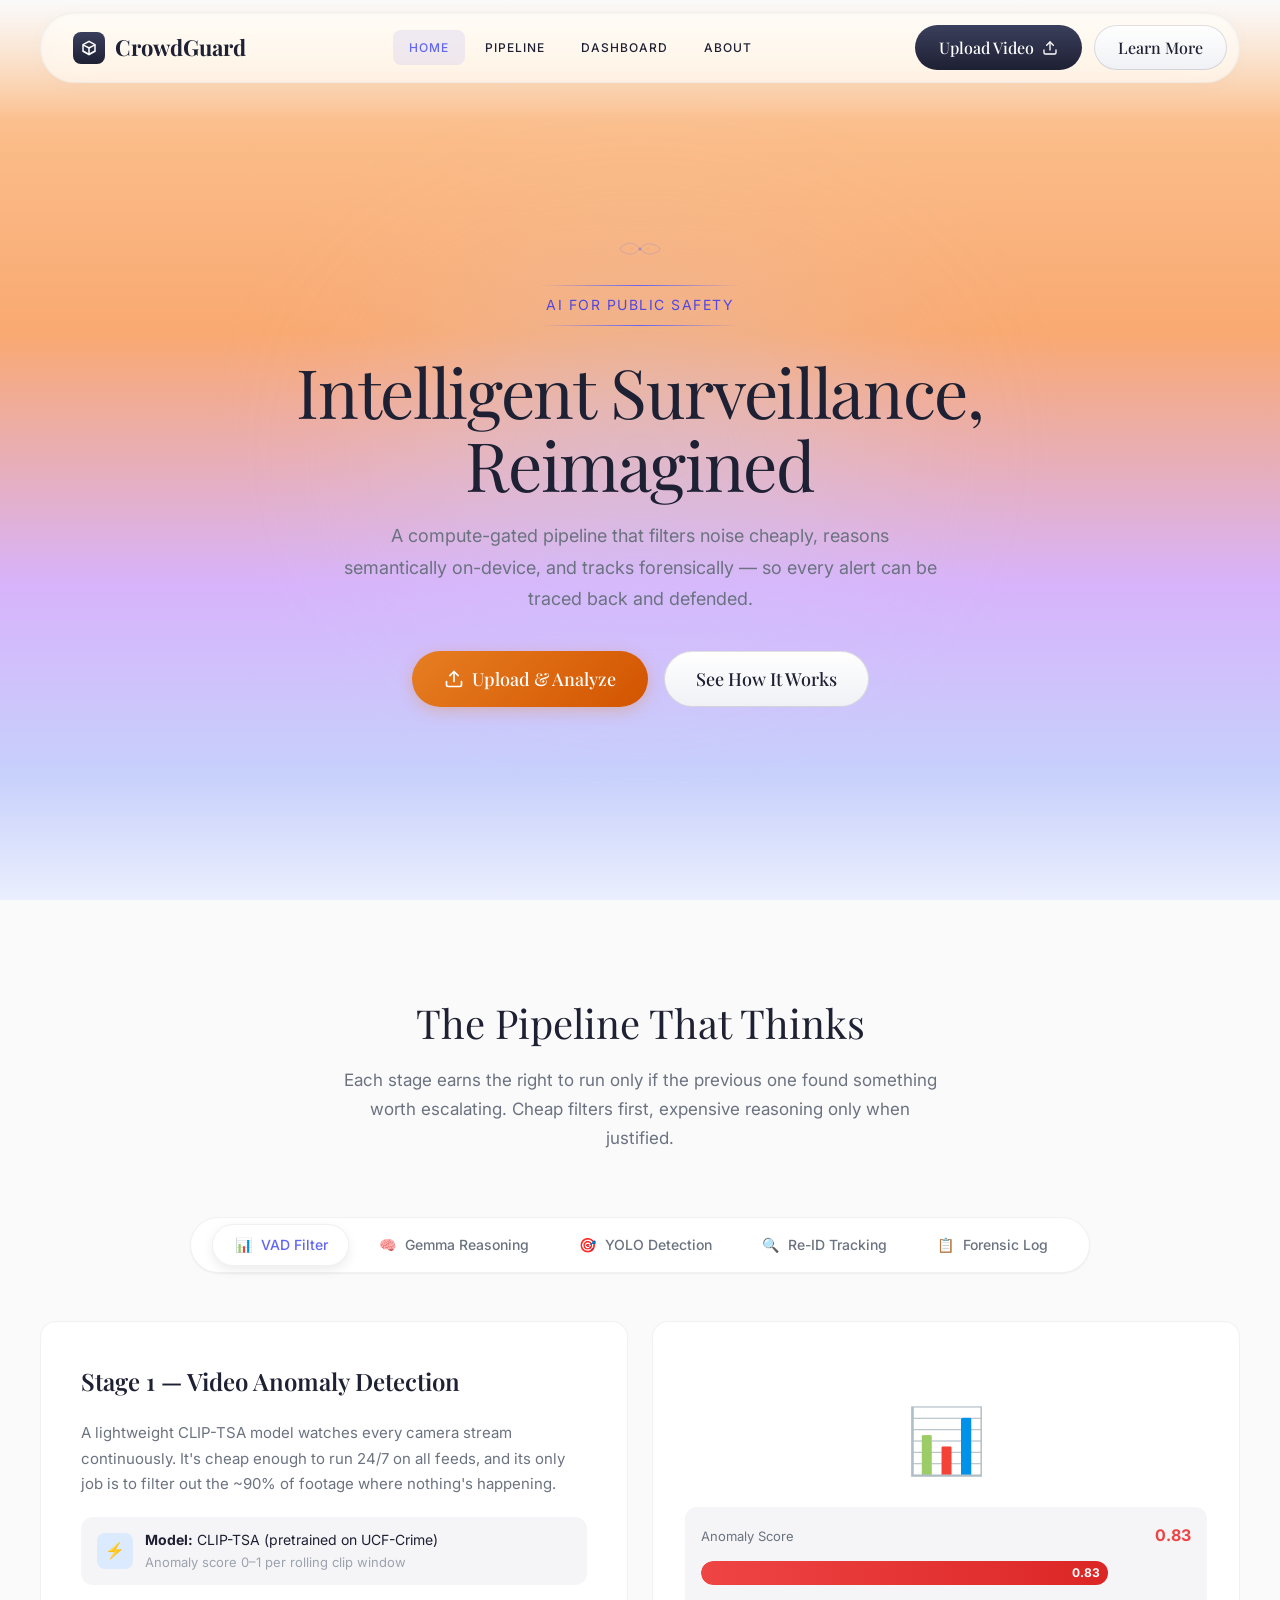
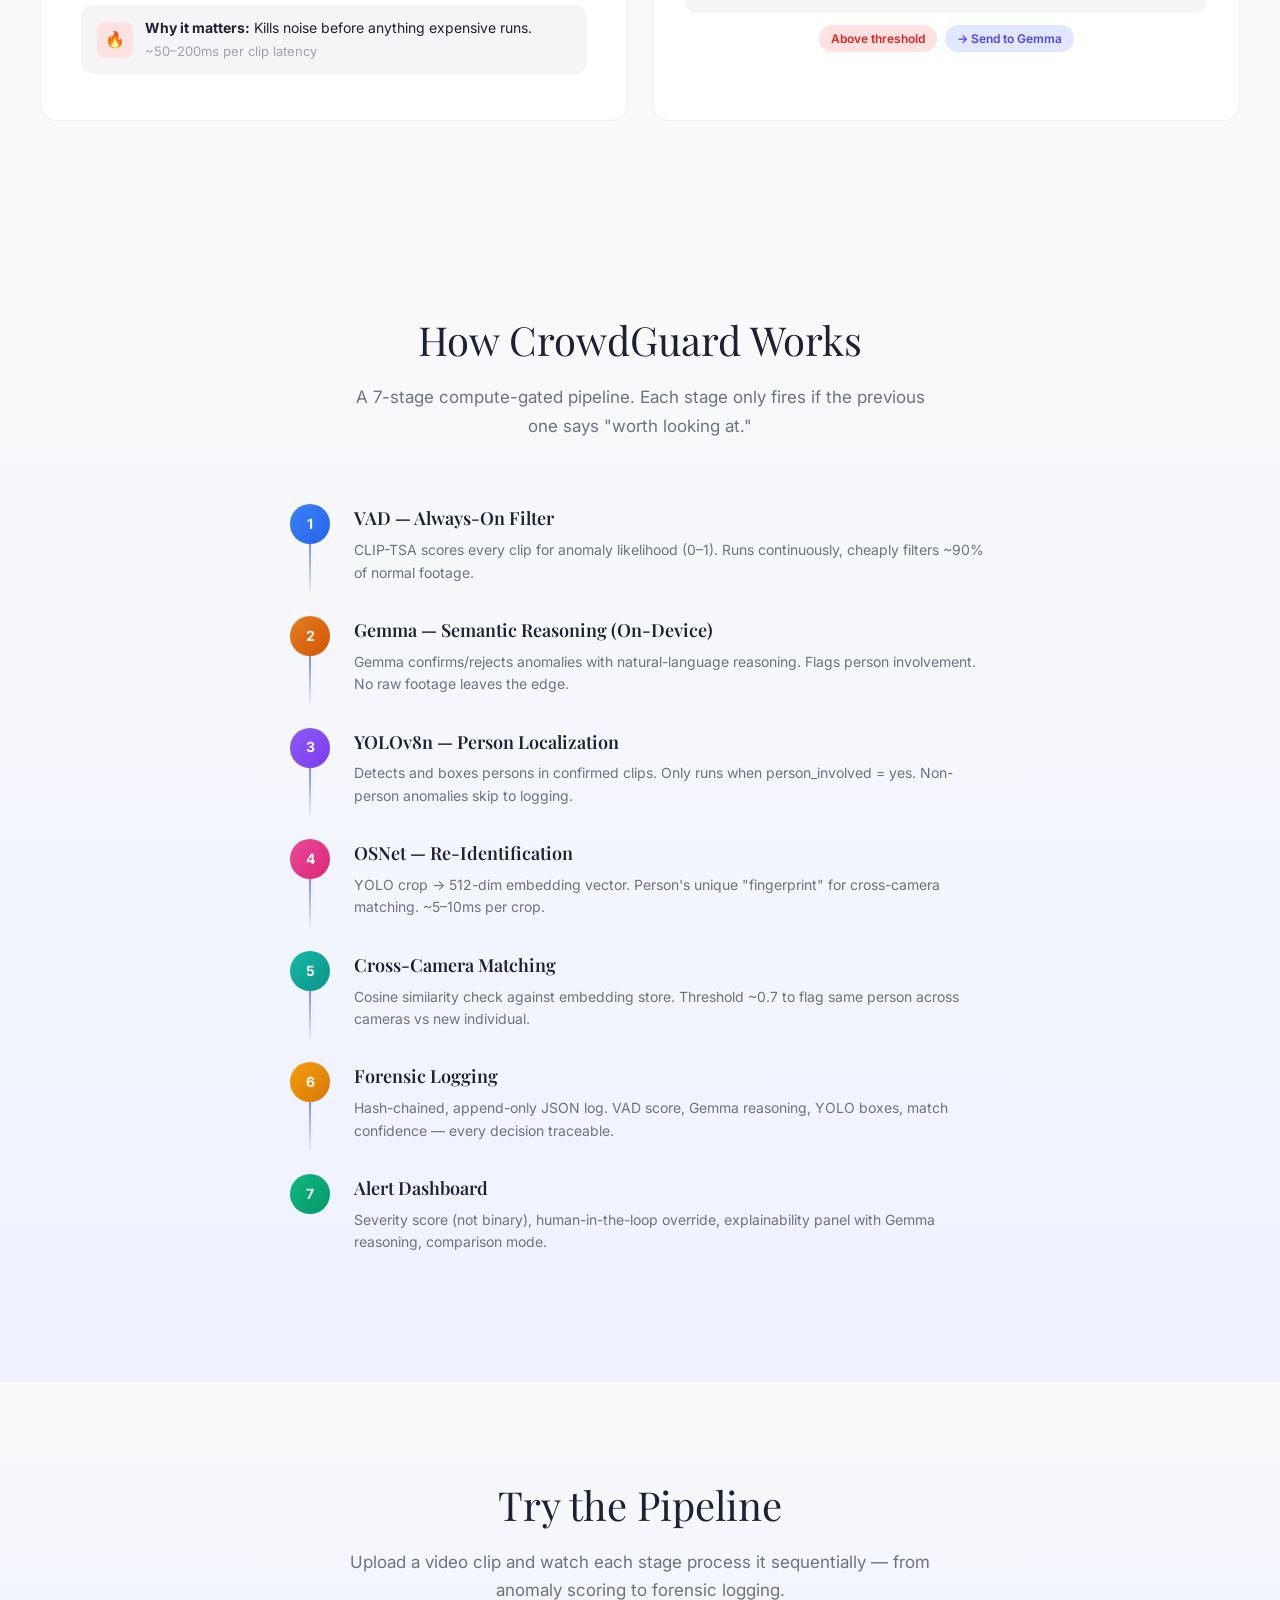
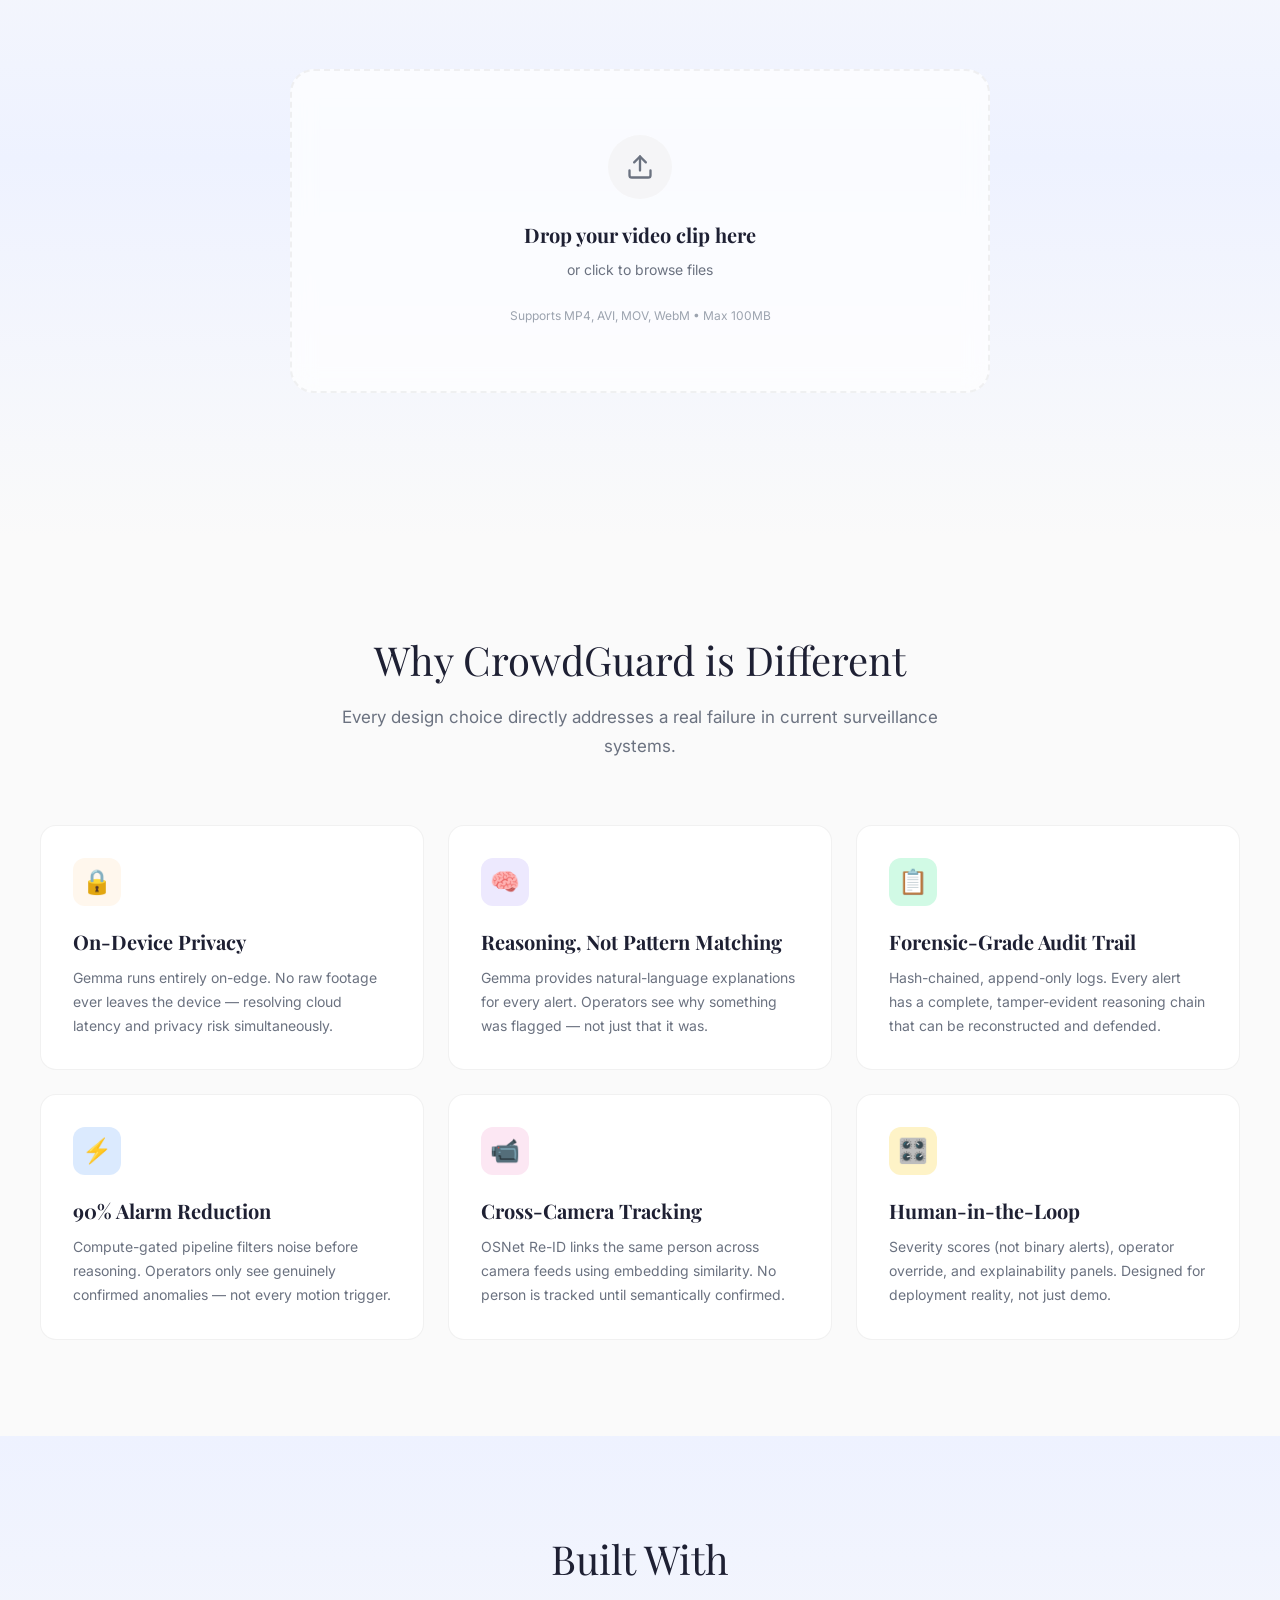
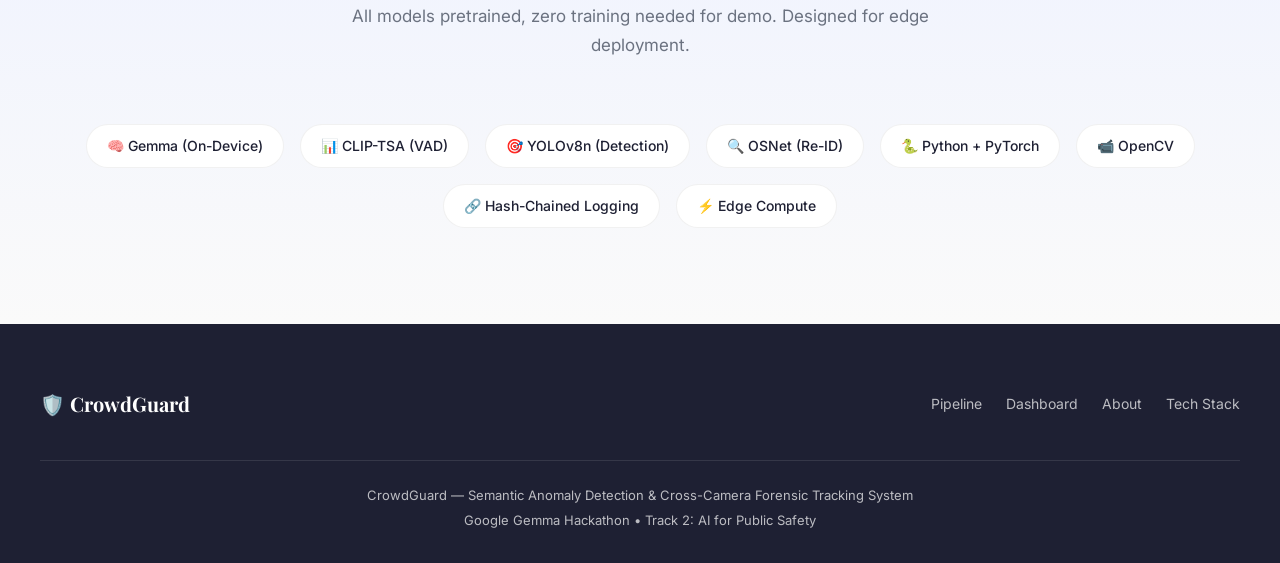
==== frontend/index.html @ a183c769 "Add frontend dashboard with pipeline visualization and assets" ====
<!DOCTYPE html>
<html lang="en">
<head>
  <meta charset="UTF-8">
  <meta name="viewport" content="width=device-width, initial-scale=1.0">
  <title>CrowdGuard — Semantic Anomaly Detection & Cross-Camera Forensic Tracking</title>
  <meta name="description" content="CrowdGuard: A compute-gated pipeline for intelligent surveillance. Filter cheaply with VAD, reason semantically with Gemma, track forensically with YOLO + Re-ID. All on-device.">

  <!-- Open Graph -->
  <meta property="og:type" content="website">
  <meta property="og:title" content="CrowdGuard — Intelligent Surveillance, Reimagined">
  <meta property="og:description" content="Semantic anomaly detection with forensic-grade traceability. Powered by Gemma on-device.">

  <!-- Fonts & Styles -->
  <link rel="stylesheet" href="styles.css">
  <link rel="icon" type="image/svg+xml" href="data:image/svg+xml,<svg xmlns='http://www.w3.org/2000/svg' viewBox='0 0 100 100'><text y='.9em' font-size='90'>🛡️</text></svg>">
</head>
<body>

  <!-- ===== NAVIGATION ===== -->
  <div class="nav-wrapper" id="nav-wrapper">
    <nav class="navbar" id="navbar">
      <a href="#hero" class="nav-brand">
        <div class="brand-icon">
          <svg viewBox="0 0 24 24" xmlns="http://www.w3.org/2000/svg">
            <path d="M12 2L3 7v10l9 5 9-5V7l-9-5zm0 2.18L18.39 7.5 12 10.82 5.61 7.5 12 4.18zM5 9.18l6 3.33v6.31l-6-3.33V9.18zm8 9.64v-6.31l6-3.33v6.31l-6 3.33z"/>
          </svg>
        </div>
        CrowdGuard
      </a>

      <div class="nav-links" id="nav-links">
        <a href="#hero" class="active">Home</a>
        <a href="#features">Pipeline</a>
        <a href="#dashboard">Dashboard</a>
        <a href="#differentiators">About</a>
      </div>

      <div class="nav-actions">
        <a href="#dashboard">
          <button class="btn btn-primary" id="nav-upload-btn">
            <span>Upload Video</span>
            <svg width="16" height="16" viewBox="0 0 24 24" fill="none" stroke="currentColor" stroke-width="2" stroke-linecap="round" stroke-linejoin="round"><path d="M21 15v4a2 2 0 0 1-2 2H5a2 2 0 0 1-2-2v-4"/><polyline points="17 8 12 3 7 8"/><line x1="12" y1="3" x2="12" y2="15"/></svg>
          </button>
        </a>
        <button class="btn btn-secondary" onclick="document.getElementById('differentiators').scrollIntoView({behavior:'smooth'})">
          <span>Learn More</span>
        </button>
      </div>

      <button class="nav-mobile-toggle" id="mobile-toggle" aria-label="Toggle menu">
        <span></span>
        <span></span>
        <span></span>
      </button>
    </nav>
  </div>


  <!-- ===== HERO SECTION ===== -->
  <section class="hero" id="hero">
    <div class="hero-gradient"></div>
    <div class="hero-glow"></div>
    <div class="hero-top-fade"></div>

    <div class="hero-content">
      <!-- Decorative motif like Sarvam -->
      <svg class="hero-motif" viewBox="0 0 120 40" fill="none" xmlns="http://www.w3.org/2000/svg">
        <path d="M60 20c-8-12-20-16-30-14S10 16 10 20s10 10 20 12 22-2 30-14c8 12 20 16 30 14S110 24 110 20s-10-10-20-12S68 8 60 20z" stroke="#6366F1" stroke-width="1.5" fill="none" opacity="0.5"/>
        <circle cx="60" cy="20" r="4" fill="#6366F1" opacity="0.6"/>
        <circle cx="40" cy="18" r="2" fill="#E67E22" opacity="0.5"/>
        <circle cx="80" cy="18" r="2" fill="#E67E22" opacity="0.5"/>
      </svg>

      <div class="hero-tagline-bar"></div>
      <p class="hero-tagline">AI for Public Safety</p>
      <div class="hero-tagline-bar-bottom"></div>

      <h1>Intelligent Surveillance, Reimagined</h1>

      <p class="hero-subtitle">
        A compute-gated pipeline that filters noise cheaply, reasons semantically on-device, 
        and tracks forensically — so every alert can be traced back and defended.
      </p>

      <div class="hero-actions">
        <button class="btn btn-accent btn-lg" onclick="document.getElementById('dashboard').scrollIntoView({behavior:'smooth'})">
          <svg width="20" height="20" viewBox="0 0 24 24" fill="none" stroke="currentColor" stroke-width="2" stroke-linecap="round" stroke-linejoin="round"><path d="M21 15v4a2 2 0 0 1-2 2H5a2 2 0 0 1-2-2v-4"/><polyline points="17 8 12 3 7 8"/><line x1="12" y1="3" x2="12" y2="15"/></svg>
          Upload & Analyze
        </button>
        <button class="btn btn-secondary btn-lg" onclick="document.getElementById('how-it-works').scrollIntoView({behavior:'smooth'})">
          See How It Works
        </button>
      </div>
    </div>
  </section>


  <!-- ===== FEATURES / PIPELINE TABS ===== -->
  <section class="section features-section" id="features">
    <div class="section-inner" data-reveal>
      <div class="section-header">
        <h2>The Pipeline That Thinks</h2>
        <p>Each stage earns the right to run only if the previous one found something worth escalating. Cheap filters first, expensive reasoning only when justified.</p>
      </div>

      <!-- Tabs like Sarvam's product tabs -->
      <div class="pipeline-tabs" id="pipeline-tabs">
        <button class="pipeline-tab active" data-tab="vad">
          <span class="tab-icon">📊</span>
          VAD Filter
        </button>
        <button class="pipeline-tab" data-tab="gemma">
          <span class="tab-icon">🧠</span>
          Gemma Reasoning
        </button>
        <button class="pipeline-tab" data-tab="yolo">
          <span class="tab-icon">🎯</span>
          YOLO Detection
        </button>
        <button class="pipeline-tab" data-tab="reid">
          <span class="tab-icon">🔍</span>
          Re-ID Tracking
        </button>
        <button class="pipeline-tab" data-tab="forensic">
          <span class="tab-icon">📋</span>
          Forensic Log
        </button>
      </div>

      <!-- Tab Content -->
      <div class="feature-card-container">
        <!-- VAD -->
        <div class="feature-card active" id="tab-vad">
          <h3>Stage 1 — Video Anomaly Detection</h3>
          <p>A lightweight CLIP-TSA model watches every camera stream continuously. It's cheap enough to run 24/7 on all feeds, and its only job is to filter out the ~90% of footage where nothing's happening.</p>
          <div class="feature-detail">
            <div class="detail-icon" style="background: #DBEAFE; color: #2563EB;">⚡</div>
            <div>
              <strong>Model:</strong> CLIP-TSA (pretrained on UCF-Crime)
              <br><span style="color: var(--color-text-tertiary); font-size: 13px;">Anomaly score 0–1 per rolling clip window</span>
            </div>
          </div>
          <div class="feature-detail">
            <div class="detail-icon" style="background: #FEE2E2; color: #DC2626;">🔥</div>
            <div>
              <strong>Why it matters:</strong> Kills noise before anything expensive runs.
              <br><span style="color: var(--color-text-tertiary); font-size: 13px;">~50–200ms per clip latency</span>
            </div>
          </div>
        </div>

        <!-- Gemma -->
        <div class="feature-card" id="tab-gemma">
          <h3>Stage 2 — Semantic Confirmation</h3>
          <p>Only clips crossing the VAD threshold reach Gemma. It confirms or rejects the anomaly, gives a natural-language reasoning description, and flags whether a person is involved. This is the "reasoning layer" competitors lack.</p>
          <div class="feature-detail">
            <div class="detail-icon" style="background: #FFF7ED; color: #E67E22;">🧠</div>
            <div>
              <strong>Model:</strong> Gemma (on-device)
              <br><span style="color: var(--color-text-tertiary); font-size: 13px;">Frame collage input — 5 frames stitched into single image</span>
            </div>
          </div>
          <div class="feature-detail">
            <div class="detail-icon" style="background: #D1FAE5; color: #059669;">🔒</div>
            <div>
              <strong>Privacy:</strong> No raw footage ever leaves the edge device.
              <br><span style="color: var(--color-text-tertiary); font-size: 13px;">On-device processing resolves cloud latency/privacy risk</span>
            </div>
          </div>
        </div>

        <!-- YOLO -->
        <div class="feature-card" id="tab-yolo">
          <h3>Stage 3 — Person Localization</h3>
          <p>Runs only if Gemma flags person_involved: yes. Non-person anomalies (fire, object left behind) skip straight to logging — no wasted compute. YOLOv8n provides fast, accurate person detection with bounding boxes.</p>
          <div class="feature-detail">
            <div class="detail-icon" style="background: #EDE9FE; color: #7C3AED;">🎯</div>
            <div>
              <strong>Model:</strong> YOLOv8n (nano variant, COCO-pretrained)
              <br><span style="color: var(--color-text-tertiary); font-size: 13px;">~10–20ms per frame (GPU), ~90%+ person recall</span>
            </div>
          </div>
          <div class="feature-detail">
            <div class="detail-icon" style="background: #FEF3C7; color: #D97706;">⚙️</div>
            <div>
              <strong>Gated compute:</strong> Never runs on non-person anomalies.
              <br><span style="color: var(--color-text-tertiary); font-size: 13px;">Saves compute by only detecting when semantically justified</span>
            </div>
          </div>
        </div>

        <!-- Re-ID -->
        <div class="feature-card" id="tab-reid">
          <h3>Stage 4 & 5 — Re-ID + Cross-Camera Matching</h3>
          <p>YOLO crop → OSNet embedding (512-dim). Embeddings are matched across cameras using cosine similarity. Benchmark ~94% rank-1 accuracy, realistic ~75–85% under field conditions. Stated honestly, not oversold.</p>
          <div class="feature-detail">
            <div class="detail-icon" style="background: #FCE7F3; color: #DB2777;">🔗</div>
            <div>
              <strong>Model:</strong> OSNet Re-ID (2.2M params, ~5–10ms/crop)
              <br><span style="color: var(--color-text-tertiary); font-size: 13px;">Cosine similarity threshold ~0.7 for cross-camera matching</span>
            </div>
          </div>
          <div class="feature-detail">
            <div class="detail-icon" style="background: #CCFBF1; color: #0D9488;">📹</div>
            <div>
              <strong>Cross-camera:</strong> Same person flagged across multiple feeds.
              <br><span style="color: var(--color-text-tertiary); font-size: 13px;">In-memory embedding store with camera_id + timestamp</span>
            </div>
          </div>
        </div>

        <!-- Forensic -->
        <div class="feature-card" id="tab-forensic">
          <h3>Stage 6 & 7 — Forensic Log + Alert Dashboard</h3>
          <p>Every stage's output is written to an append-only, hash-chained JSON log. By the time something reaches a human operator, there's a full trail behind it — not just a flashing red alert with no context.</p>
          <div class="feature-detail">
            <div class="detail-icon" style="background: #FEF3C7; color: #D97706;">🔗</div>
            <div>
              <strong>Hash-chained:</strong> Each entry references the previous hash.
              <br><span style="color: var(--color-text-tertiary); font-size: 13px;">Tamper-evident, append-only log for forensic-grade verification</span>
            </div>
          </div>
          <div class="feature-detail">
            <div class="detail-icon" style="background: #D1FAE5; color: #059669;">👤</div>
            <div>
              <strong>Human-in-the-loop:</strong> Operator can confirm/reject/override.
              <br><span style="color: var(--color-text-tertiary); font-size: 13px;">Severity score = VAD score × Gemma confidence (not binary)</span>
            </div>
          </div>
        </div>

        <!-- Visual panel (right side) -->
        <div class="feature-visual active" id="visual-vad">
          <div style="text-align: center; width: 100%;">
            <div style="font-size: 64px; margin-bottom: 16px;">📊</div>
            <div style="padding: 16px; background: var(--color-bg-subtle); border-radius: 12px; margin-bottom: 12px;">
              <div style="display: flex; justify-content: space-between; align-items: center; margin-bottom: 8px;">
                <span style="font-size: 13px; color: var(--color-text-secondary);">Anomaly Score</span>
                <span style="font-weight: 700; color: var(--color-danger);">0.83</span>
              </div>
              <div class="score-bar">
                <div class="score-bar-fill high" style="width: 83%;" data-score="0.83"></div>
              </div>
            </div>
            <div style="display: flex; gap: 8px; justify-content: center; flex-wrap: wrap;">
              <span style="padding: 4px 12px; background: #FEE2E2; color: #DC2626; border-radius: 999px; font-size: 12px; font-weight: 600;">Above threshold</span>
              <span style="padding: 4px 12px; background: #E0E7FF; color: #4F46E5; border-radius: 999px; font-size: 12px; font-weight: 600;">→ Send to Gemma</span>
            </div>
          </div>
        </div>

        <div class="feature-visual" id="visual-gemma">
          <div style="text-align: left; width: 100%;">
            <div style="font-size: 48px; margin-bottom: 16px; text-align: center;">🧠</div>
            <div class="reasoning-text" style="margin: 0;">
              <strong>Gemma Analysis:</strong><br><br>
              The surveillance footage shows a person exhibiting suspicious behavior near a restricted area. 
              The individual appears to be attempting unauthorized access through a side entrance. 
              Movement patterns suggest intentional evasion of main camera coverage.<br><br>
              <strong>Classification:</strong> Confirmed anomaly<br>
              <strong>Person involved:</strong> Yes<br>
              <strong>Confidence:</strong> 0.91
            </div>
          </div>
        </div>

        <div class="feature-visual" id="visual-yolo">
          <div style="text-align: center; width: 100%;">
            <div style="font-size: 48px; margin-bottom: 16px;">🎯</div>
            <div style="position: relative; background: #1a1a2e; border-radius: 12px; padding: 40px; color: white;">
              <div style="position: absolute; top: 30px; left: 40px; width: 60px; height: 100px; border: 2px solid #22C55E; border-radius: 4px;">
                <span style="position: absolute; top: -20px; left: 0; font-size: 11px; background: #22C55E; color: white; padding: 2px 6px; border-radius: 4px;">person 0.94</span>
              </div>
              <div style="position: absolute; top: 50px; right: 60px; width: 55px; height: 90px; border: 2px solid #3B82F6; border-radius: 4px;">
                <span style="position: absolute; top: -20px; left: 0; font-size: 11px; background: #3B82F6; color: white; padding: 2px 6px; border-radius: 4px;">person 0.87</span>
              </div>
              <span style="font-size: 13px; opacity: 0.5;">Simulated detection overlay</span>
            </div>
          </div>
        </div>

        <div class="feature-visual" id="visual-reid">
          <div style="text-align: center; width: 100%;">
            <div style="font-size: 48px; margin-bottom: 16px;">🔍</div>
            <div class="match-result matched" style="margin: 0;">
              <div class="match-camera">
                <div class="camera-label">Camera 1</div>
                <div class="camera-icon">📹</div>
              </div>
              <div class="match-connector">
                <span class="similarity-badge">0.84 match</span>
              </div>
              <div class="match-camera">
                <div class="camera-label">Camera 3</div>
                <div class="camera-icon">📹</div>
              </div>
            </div>
          </div>
        </div>

        <div class="feature-visual" id="visual-forensic">
          <div style="text-align: left; width: 100%;">
            <div style="font-size: 48px; margin-bottom: 16px; text-align: center;">📋</div>
            <div class="forensic-log" style="margin: 0; font-size: 11px;">
<span class="log-key">"event_id"</span>: <span class="log-string">"EVT-2026-0715-001"</span>,
<span class="log-key">"vad_score"</span>: <span class="log-number">0.83</span>,
<span class="log-key">"gemma_confirmed"</span>: <span class="log-string">true</span>,
<span class="log-key">"gemma_reasoning"</span>: <span class="log-string">"Suspicious behavior..."</span>,
<span class="log-key">"yolo_detections"</span>: <span class="log-number">2</span>,
<span class="log-key">"reid_match"</span>: <span class="log-string">true</span>,
<span class="log-key">"similarity"</span>: <span class="log-number">0.84</span>,
<span class="log-key">"severity"</span>: <span class="log-number">0.76</span>,
<span class="log-key">"prev_hash"</span>: <span class="log-hash">"a3f8c2..."</span>,
<span class="log-key">"hash"</span>: <span class="log-hash">"7b2e1d..."</span>
            </div>
          </div>
        </div>
      </div>
    </div>
  </section>


  <!-- ===== HOW IT WORKS ===== -->
  <section class="section" id="how-it-works" style="background: linear-gradient(180deg, var(--color-bg) 0%, #EEF2FF 100%);">
    <div class="section-inner" data-reveal>
      <div class="section-header">
        <h2>How CrowdGuard Works</h2>
        <p>A 7-stage compute-gated pipeline. Each stage only fires if the previous one says "worth looking at."</p>
      </div>

      <div class="pipeline-diagram">
        <div class="pipeline-step" data-stage="1" data-reveal>
          <div class="pipeline-step-indicator">
            <div class="pipeline-step-dot">1</div>
            <div class="pipeline-step-line"></div>
          </div>
          <div class="pipeline-step-content">
            <h4>VAD — Always-On Filter</h4>
            <p>CLIP-TSA scores every clip for anomaly likelihood (0–1). Runs continuously, cheaply filters ~90% of normal footage.</p>
          </div>
        </div>

        <div class="pipeline-step" data-stage="2" data-reveal>
          <div class="pipeline-step-indicator">
            <div class="pipeline-step-dot">2</div>
            <div class="pipeline-step-line"></div>
          </div>
          <div class="pipeline-step-content">
            <h4>Gemma — Semantic Reasoning (On-Device)</h4>
            <p>Gemma confirms/rejects anomalies with natural-language reasoning. Flags person involvement. No raw footage leaves the edge.</p>
          </div>
        </div>

        <div class="pipeline-step" data-stage="3" data-reveal>
          <div class="pipeline-step-indicator">
            <div class="pipeline-step-dot">3</div>
            <div class="pipeline-step-line"></div>
          </div>
          <div class="pipeline-step-content">
            <h4>YOLOv8n — Person Localization</h4>
            <p>Detects and boxes persons in confirmed clips. Only runs when person_involved = yes. Non-person anomalies skip to logging.</p>
          </div>
        </div>

        <div class="pipeline-step" data-stage="4" data-reveal>
          <div class="pipeline-step-indicator">
            <div class="pipeline-step-dot">4</div>
            <div class="pipeline-step-line"></div>
          </div>
          <div class="pipeline-step-content">
            <h4>OSNet — Re-Identification</h4>
            <p>YOLO crop → 512-dim embedding vector. Person's unique "fingerprint" for cross-camera matching. ~5–10ms per crop.</p>
          </div>
        </div>

        <div class="pipeline-step" data-stage="5" data-reveal>
          <div class="pipeline-step-indicator">
            <div class="pipeline-step-dot">5</div>
            <div class="pipeline-step-line"></div>
          </div>
          <div class="pipeline-step-content">
            <h4>Cross-Camera Matching</h4>
            <p>Cosine similarity check against embedding store. Threshold ~0.7 to flag same person across cameras vs new individual.</p>
          </div>
        </div>

        <div class="pipeline-step" data-stage="6" data-reveal>
          <div class="pipeline-step-indicator">
            <div class="pipeline-step-dot">6</div>
            <div class="pipeline-step-line"></div>
          </div>
          <div class="pipeline-step-content">
            <h4>Forensic Logging</h4>
            <p>Hash-chained, append-only JSON log. VAD score, Gemma reasoning, YOLO boxes, match confidence — every decision traceable.</p>
          </div>
        </div>

        <div class="pipeline-step" data-stage="7" data-reveal>
          <div class="pipeline-step-indicator">
            <div class="pipeline-step-dot">7</div>
          </div>
          <div class="pipeline-step-content">
            <h4>Alert Dashboard</h4>
            <p>Severity score (not binary), human-in-the-loop override, explainability panel with Gemma reasoning, comparison mode.</p>
          </div>
        </div>
      </div>
    </div>
  </section>


  <!-- ===== UPLOAD & DASHBOARD ===== -->
  <section class="section dashboard-section" id="dashboard">
    <div class="section-inner">
      <div class="section-header" data-reveal>
        <h2>Try the Pipeline</h2>
        <p>Upload a video clip and watch each stage process it sequentially — from anomaly scoring to forensic logging.</p>
      </div>

      <!-- Upload Zone -->
      <div class="upload-zone" id="upload-zone" data-reveal>
        <div class="upload-icon" id="upload-icon">
          <svg width="28" height="28" viewBox="0 0 24 24" fill="none" stroke="currentColor" stroke-width="2" stroke-linecap="round" stroke-linejoin="round"><path d="M21 15v4a2 2 0 0 1-2 2H5a2 2 0 0 1-2-2v-4"/><polyline points="17 8 12 3 7 8"/><line x1="12" y1="3" x2="12" y2="15"/></svg>
        </div>
        <h3>Drop your video clip here</h3>
        <p>or click to browse files</p>
        <span class="file-types">Supports MP4, AVI, MOV, WebM • Max 100MB</span>
        <input type="file" id="file-input" accept="video/*" style="display: none;">
      </div>

      <!-- Video Preview -->
      <div class="video-preview-container" id="video-preview-container">
        <div class="video-preview">
          <video id="video-player" controls></video>
        </div>
        <div class="video-info">
          <div class="video-info-left">
            <div class="file-icon">🎬</div>
            <div>
              <div class="file-name" id="file-name">video.mp4</div>
              <div class="file-size" id="file-size">0 MB</div>
            </div>
          </div>
          <button class="btn btn-sm btn-secondary" id="remove-file-btn">
            <svg width="16" height="16" viewBox="0 0 24 24" fill="none" stroke="currentColor" stroke-width="2"><line x1="18" y1="6" x2="6" y2="18"/><line x1="6" y1="6" x2="18" y2="18"/></svg>
            Remove
          </button>
        </div>
      </div>

      <!-- Start Analysis Button -->
      <div class="start-analysis-wrapper" id="start-analysis-wrapper">
        <button class="btn btn-accent btn-lg" id="start-analysis-btn">
          <svg width="20" height="20" viewBox="0 0 24 24" fill="none" stroke="currentColor" stroke-width="2" stroke-linecap="round" stroke-linejoin="round"><polygon points="5 3 19 12 5 21 5 3"/></svg>
          Start Pipeline Analysis
        </button>
        <p style="margin-top: 12px; font-size: 13px; color: var(--color-text-tertiary);">Each stage will process sequentially with live results</p>
      </div>

      <!-- Pipeline Processing Cards -->
      <div class="pipeline-processing" id="pipeline-processing">

        <!-- Stage 1: VAD -->
        <div class="stage-card" id="stage-1" data-stage="1">
          <div class="stage-header">
            <div class="stage-number" style="background: linear-gradient(135deg, #3B82F6, #2563EB);">1</div>
            <div class="stage-title-area">
              <h4>Video Anomaly Detection</h4>
              <div class="stage-model">CLIP-TSA • Rolling clip window</div>
            </div>
            <div class="stage-status pending" id="stage-1-status">
              <div class="status-dot"></div>
              <span>Pending</span>
            </div>
          </div>
          <div class="stage-body">
            <div id="stage-1-results"></div>
          </div>
        </div>

        <!-- Stage 2: Gemma -->
        <div class="stage-card" id="stage-2" data-stage="2">
          <div class="stage-header">
            <div class="stage-number" style="background: linear-gradient(135deg, #E67E22, #D35400);">2</div>
            <div class="stage-title-area">
              <h4>Gemma Semantic Confirmation</h4>
              <div class="stage-model">Gemma • On-device • Frame collage</div>
            </div>
            <div class="stage-status pending" id="stage-2-status">
              <div class="status-dot"></div>
              <span>Pending</span>
            </div>
          </div>
          <div class="stage-body">
            <div id="stage-2-results"></div>
          </div>
        </div>

        <!-- Stage 3: YOLO -->
        <div class="stage-card" id="stage-3" data-stage="3">
          <div class="stage-header">
            <div class="stage-number" style="background: linear-gradient(135deg, #8B5CF6, #7C3AED);">3</div>
            <div class="stage-title-area">
              <h4>Person Localization</h4>
              <div class="stage-model">YOLOv8n • Person detection only</div>
            </div>
            <div class="stage-status pending" id="stage-3-status">
              <div class="status-dot"></div>
              <span>Pending</span>
            </div>
          </div>
          <div class="stage-body">
            <div id="stage-3-results"></div>
          </div>
        </div>

        <!-- Stage 4: Re-ID -->
        <div class="stage-card" id="stage-4" data-stage="4">
          <div class="stage-header">
            <div class="stage-number" style="background: linear-gradient(135deg, #EC4899, #DB2777);">4</div>
            <div class="stage-title-area">
              <h4>Re-Identification</h4>
              <div class="stage-model">OSNet • 512-dim embedding</div>
            </div>
            <div class="stage-status pending" id="stage-4-status">
              <div class="status-dot"></div>
              <span>Pending</span>
            </div>
          </div>
          <div class="stage-body">
            <div id="stage-4-results"></div>
          </div>
        </div>

        <!-- Stage 5: Cross-Camera -->
        <div class="stage-card" id="stage-5" data-stage="5">
          <div class="stage-header">
            <div class="stage-number" style="background: linear-gradient(135deg, #14B8A6, #0D9488);">5</div>
            <div class="stage-title-area">
              <h4>Cross-Camera Matching</h4>
              <div class="stage-model">Cosine similarity • Embedding store</div>
            </div>
            <div class="stage-status pending" id="stage-5-status">
              <div class="status-dot"></div>
              <span>Pending</span>
            </div>
          </div>
          <div class="stage-body">
            <div id="stage-5-results"></div>
          </div>
        </div>

        <!-- Stage 6: Forensic Log -->
        <div class="stage-card" id="stage-6" data-stage="6">
          <div class="stage-header">
            <div class="stage-number" style="background: linear-gradient(135deg, #F59E0B, #D97706);">6</div>
            <div class="stage-title-area">
              <h4>Forensic Logging</h4>
              <div class="stage-model">Hash-chained • Append-only JSON</div>
            </div>
            <div class="stage-status pending" id="stage-6-status">
              <div class="status-dot"></div>
              <span>Pending</span>
            </div>
          </div>
          <div class="stage-body">
            <div id="stage-6-results"></div>
          </div>
        </div>

        <!-- Stage 7: Alert Dashboard -->
        <div class="stage-card" id="stage-7" data-stage="7">
          <div class="stage-header">
            <div class="stage-number" style="background: linear-gradient(135deg, #10B981, #059669);">7</div>
            <div class="stage-title-area">
              <h4>Alert Dashboard</h4>
              <div class="stage-model">Severity scoring • Human-in-the-loop</div>
            </div>
            <div class="stage-status pending" id="stage-7-status">
              <div class="status-dot"></div>
              <span>Pending</span>
            </div>
          </div>
          <div class="stage-body">
            <div id="stage-7-results"></div>
          </div>
        </div>
      </div>

      <!-- Comparison Mode -->
      <div id="comparison-section" style="display: none; margin-top: 48px;">
        <div class="comparison-toggle">
          <span style="font-size: 14px; font-weight: 500;">VAD-Only Alerts</span>
          <div class="toggle-switch active" id="comparison-toggle"></div>
          <span style="font-size: 14px; font-weight: 500;">Full Pipeline</span>
        </div>

        <div class="comparison-container visible" id="comparison-container">
          <div class="comparison-panel vad-only">
            <h4>❌ VAD-Only (Traditional)</h4>
            <p style="font-size: 14px; color: #991B1B; margin-bottom: 12px;">All flagged clips trigger alerts — high false-positive rate</p>
            <div style="display: flex; flex-direction: column; gap: 8px;">
              <div style="padding: 8px 12px; background: white; border-radius: 8px; font-size: 13px; display: flex; justify-content: space-between;">
                <span>🔴 Alert: Movement detected</span>
                <span style="color: var(--color-danger);">Score: 0.83</span>
              </div>
              <div style="padding: 8px 12px; background: white; border-radius: 8px; font-size: 13px; display: flex; justify-content: space-between;">
                <span>🔴 Alert: Movement detected</span>
                <span style="color: var(--color-danger);">Score: 0.65</span>
              </div>
              <div style="padding: 8px 12px; background: white; border-radius: 8px; font-size: 13px; display: flex; justify-content: space-between;">
                <span>🔴 Alert: Activity detected</span>
                <span style="color: var(--color-warning);">Score: 0.52</span>
              </div>
              <div style="padding: 8px 12px; background: white; border-radius: 8px; font-size: 13px; display: flex; justify-content: space-between;">
                <span>🔴 Alert: Object detected</span>
                <span style="color: var(--color-warning);">Score: 0.47</span>
              </div>
            </div>
            <p style="font-size: 12px; color: #991B1B; margin-top: 12px; font-weight: 600;">4 alerts fired — operator overloaded</p>
          </div>

          <div class="comparison-panel full-pipeline">
            <h4>✅ CrowdGuard (Full Pipeline)</h4>
            <p style="font-size: 14px; color: #065F46; margin-bottom: 12px;">Gemma filters false positives — only real anomalies reach operator</p>
            <div style="display: flex; flex-direction: column; gap: 8px;">
              <div style="padding: 8px 12px; background: white; border-radius: 8px; font-size: 13px; display: flex; justify-content: space-between;">
                <span>🟢 Confirmed: Suspicious behavior</span>
                <span style="color: var(--color-success);">Severity: 0.76</span>
              </div>
              <div style="padding: 8px 12px; background: white; border-radius: 8px; font-size: 13px; display: flex; justify-content: space-between; opacity: 0.4;">
                <span>⚪ Rejected by Gemma: Normal activity</span>
                <span style="color: var(--color-text-tertiary);">Filtered</span>
              </div>
              <div style="padding: 8px 12px; background: white; border-radius: 8px; font-size: 13px; display: flex; justify-content: space-between; opacity: 0.4;">
                <span>⚪ Below VAD threshold</span>
                <span style="color: var(--color-text-tertiary);">Discarded</span>
              </div>
              <div style="padding: 8px 12px; background: white; border-radius: 8px; font-size: 13px; display: flex; justify-content: space-between; opacity: 0.4;">
                <span>⚪ Below VAD threshold</span>
                <span style="color: var(--color-text-tertiary);">Discarded</span>
              </div>
            </div>
            <p style="font-size: 12px; color: #065F46; margin-top: 12px; font-weight: 600;">1 alert fired — 75% alarm reduction ✓</p>
          </div>
        </div>
      </div>
    </div>
  </section>


  <!-- ===== DIFFERENTIATORS ===== -->
  <section class="section" id="differentiators" style="background: var(--color-bg);">
    <div class="section-inner" data-reveal>
      <div class="section-header">
        <h2>Why CrowdGuard is Different</h2>
        <p>Every design choice directly addresses a real failure in current surveillance systems.</p>
      </div>

      <div class="diff-grid">
        <div class="diff-card" data-reveal>
          <div class="diff-icon" style="background: #FFF7ED; color: #E67E22;">🔒</div>
          <h3>On-Device Privacy</h3>
          <p>Gemma runs entirely on-edge. No raw footage ever leaves the device — resolving cloud latency and privacy risk simultaneously.</p>
        </div>

        <div class="diff-card" data-reveal>
          <div class="diff-icon" style="background: #EDE9FE; color: #7C3AED;">🧠</div>
          <h3>Reasoning, Not Pattern Matching</h3>
          <p>Gemma provides natural-language explanations for every alert. Operators see why something was flagged — not just that it was.</p>
        </div>

        <div class="diff-card" data-reveal>
          <div class="diff-icon" style="background: #D1FAE5; color: #059669;">📋</div>
          <h3>Forensic-Grade Audit Trail</h3>
          <p>Hash-chained, append-only logs. Every alert has a complete, tamper-evident reasoning chain that can be reconstructed and defended.</p>
        </div>

        <div class="diff-card" data-reveal>
          <div class="diff-icon" style="background: #DBEAFE; color: #2563EB;">⚡</div>
          <h3>90% Alarm Reduction</h3>
          <p>Compute-gated pipeline filters noise before reasoning. Operators only see genuinely confirmed anomalies — not every motion trigger.</p>
        </div>

        <div class="diff-card" data-reveal>
          <div class="diff-icon" style="background: #FCE7F3; color: #DB2777;">📹</div>
          <h3>Cross-Camera Tracking</h3>
          <p>OSNet Re-ID links the same person across camera feeds using embedding similarity. No person is tracked until semantically confirmed.</p>
        </div>

        <div class="diff-card" data-reveal>
          <div class="diff-icon" style="background: #FEF3C7; color: #D97706;">🎛️</div>
          <h3>Human-in-the-Loop</h3>
          <p>Severity scores (not binary alerts), operator override, and explainability panels. Designed for deployment reality, not just demo.</p>
        </div>
      </div>
    </div>
  </section>


  <!-- ===== TECH STACK ===== -->
  <section class="section" id="tech-stack" style="background: linear-gradient(180deg, #EEF2FF 0%, var(--color-bg) 100%);">
    <div class="section-inner" data-reveal>
      <div class="section-header">
        <h2>Built With</h2>
        <p>All models pretrained, zero training needed for demo. Designed for edge deployment.</p>
      </div>

      <div class="tech-grid">
        <div class="tech-badge">🧠 Gemma (On-Device)</div>
        <div class="tech-badge">📊 CLIP-TSA (VAD)</div>
        <div class="tech-badge">🎯 YOLOv8n (Detection)</div>
        <div class="tech-badge">🔍 OSNet (Re-ID)</div>
        <div class="tech-badge">🐍 Python + PyTorch</div>
        <div class="tech-badge">📹 OpenCV</div>
        <div class="tech-badge">🔗 Hash-Chained Logging</div>
        <div class="tech-badge">⚡ Edge Compute</div>
      </div>
    </div>
  </section>


  <!-- ===== FOOTER ===== -->
  <footer class="footer">
    <div class="footer-inner">
      <div class="footer-brand">🛡️ CrowdGuard</div>
      <div class="footer-links">
        <a href="#features">Pipeline</a>
        <a href="#dashboard">Dashboard</a>
        <a href="#differentiators">About</a>
        <a href="#tech-stack">Tech Stack</a>
      </div>
    </div>
    <div class="footer-bottom">
      <p>CrowdGuard — Semantic Anomaly Detection & Cross-Camera Forensic Tracking System</p>
      <p style="margin-top: 4px;">Google Gemma Hackathon • Track 2: AI for Public Safety</p>
    </div>
  </footer>


  <script src="app.js"></script>
</body>
</html>
---- frontend/styles.css ----
/* ============================================
   CrowdGuard — Design System & Styles
   Inspired by Sarvam.ai aesthetics
   ============================================ */

/* --- Google Fonts --- */
@import url('https://fonts.googleapis.com/css2?family=Inter:wght@300;400;500;600;700&family=Playfair+Display:ital,wght@0,400;0,500;0,600;0,700;1,400&display=swap');

/* --- CSS Custom Properties --- */
:root {
  /* Primary palette */
  --color-navy: #1e2033;
  --color-navy-light: #3a3f5c;
  --color-navy-lighter: #4a4f6c;

  /* Accent colors */
  --color-orange: #E67E22;
  --color-orange-light: #F0923A;
  --color-orange-dark: #D35400;
  --color-indigo: #6366F1;
  --color-indigo-light: #818CF8;
  --color-indigo-dark: #4F46E5;

  /* Status colors */
  --color-success: #10B981;
  --color-success-light: #D1FAE5;
  --color-warning: #F59E0B;
  --color-warning-light: #FEF3C7;
  --color-danger: #EF4444;
  --color-danger-light: #FEE2E2;
  --color-info: #6366F1;
  --color-info-light: #E0E7FF;

  /* Neutrals */
  --color-white: #FFFFFF;
  --color-bg: #FAFAFA;
  --color-bg-subtle: #F5F5F7;
  --color-border: rgba(220, 220, 220, 0.4);
  --color-border-strong: rgba(30, 32, 51, 0.14);
  --color-text: #1e2033;
  --color-text-secondary: #6B7280;
  --color-text-tertiary: #9CA3AF;

  /* Gradients */
  --gradient-hero: linear-gradient(180deg, #FFF7ED 0%, #FED7AA 20%, #FB923C 40%, #F97316 55%, #C084FC 75%, #A5B4FC 90%, #E0E7FF 100%);
  --gradient-navy: linear-gradient(to bottom, #3a3f5c 0%, #1e2033 100%);
  --gradient-card: linear-gradient(to bottom, #ffffff 0%, #f0f1f5 100%);
  --gradient-indigo-glow: radial-gradient(ellipse, #A5BBFC 0%, #D5E2FF 40%, transparent 70%);

  /* Typography */
  --font-display: 'Playfair Display', Georgia, serif;
  --font-body: 'Inter', -apple-system, BlinkMacSystemFont, sans-serif;

  /* Spacing */
  --space-xs: 4px;
  --space-sm: 8px;
  --space-md: 16px;
  --space-lg: 24px;
  --space-xl: 32px;
  --space-2xl: 48px;
  --space-3xl: 64px;
  --space-4xl: 96px;

  /* Borders */
  --radius-sm: 8px;
  --radius-md: 12px;
  --radius-lg: 16px;
  --radius-xl: 24px;
  --radius-full: 9999px;

  /* Shadows */
  --shadow-sm: 0 1px 2px rgba(0, 0, 0, 0.05);
  --shadow-md: 0 4px 12px rgba(0, 0, 0, 0.08);
  --shadow-lg: 0 8px 30px rgba(0, 0, 0, 0.12);
  --shadow-glow: 0 0 40px rgba(99, 102, 241, 0.15);
  --shadow-glass: 0 2px 24px rgba(0, 0, 0, 0.02), inset 0 1px 3px rgba(0, 0, 0, 0.04);

  /* Transitions */
  --ease-out: cubic-bezier(0.25, 1, 0.5, 1);
  --ease-spring: cubic-bezier(0.2, 0, 0, 1);
  --duration-fast: 150ms;
  --duration-normal: 300ms;
  --duration-slow: 600ms;

  /* Layout */
  --max-width: 1200px;
  --nav-height: 72px;
}

/* --- Reset & Base --- */
*,
*::before,
*::after {
  margin: 0;
  padding: 0;
  box-sizing: border-box;
}

html {
  scroll-behavior: smooth;
  -webkit-font-smoothing: antialiased;
  -moz-osx-font-smoothing: grayscale;
}

body {
  font-family: var(--font-body);
  color: var(--color-text);
  background: var(--color-bg);
  line-height: 1.6;
  overflow-x: hidden;
}

a {
  text-decoration: none;
  color: inherit;
}

button {
  cursor: pointer;
  border: none;
  background: none;
  font-family: inherit;
}

img, video {
  max-width: 100%;
  display: block;
}

/* --- Glassmorphic Navigation --- */
.nav-wrapper {
  position: fixed;
  top: 0;
  left: 0;
  right: 0;
  z-index: 10000;
  padding: 12px 32px;
}

.navbar {
  max-width: var(--max-width);
  margin: 0 auto;
  display: flex;
  align-items: center;
  justify-content: space-between;
  padding: 12px 12px 12px 32px;
  border-radius: 34px;
  background: rgba(255, 255, 255, 0.55);
  border: 1px solid var(--color-border);
  backdrop-filter: blur(24px) saturate(1.3) brightness(1.04);
  -webkit-backdrop-filter: blur(24px) saturate(1.3) brightness(1.04);
  box-shadow: var(--shadow-glass);
  transition: background-color 0.4s ease, box-shadow 0.4s ease;
}

.navbar.scrolled {
  background: rgba(255, 255, 255, 0.85);
  box-shadow: var(--shadow-md);
}

.nav-brand {
  display: flex;
  align-items: center;
  gap: 10px;
  font-family: var(--font-display);
  font-size: 22px;
  font-weight: 700;
  color: var(--color-navy);
}

.nav-brand .brand-icon {
  width: 32px;
  height: 32px;
  background: var(--gradient-navy);
  border-radius: 8px;
  display: flex;
  align-items: center;
  justify-content: center;
}

.nav-brand .brand-icon svg {
  width: 18px;
  height: 18px;
  fill: white;
}

.nav-links {
  display: flex;
  align-items: center;
  gap: 4px;
}

.nav-links a {
  padding: 8px 16px;
  border-radius: 8px;
  font-weight: 500;
  font-size: 12px;
  text-transform: uppercase;
  letter-spacing: 1px;
  color: var(--color-navy);
  transition: background-color var(--duration-normal) ease;
}

.nav-links a:hover {
  background: rgba(0, 0, 0, 0.05);
}

.nav-links a.active {
  background: rgba(99, 102, 241, 0.1);
  color: var(--color-indigo);
}

.nav-actions {
  display: flex;
  align-items: center;
  gap: 12px;
}

.nav-mobile-toggle {
  display: none;
  flex-direction: column;
  gap: 4px;
  padding: 8px;
}

.nav-mobile-toggle span {
  width: 20px;
  height: 2px;
  background: var(--color-navy);
  border-radius: 2px;
  transition: all var(--duration-normal) ease;
}

/* --- Buttons --- */
.btn {
  display: inline-flex;
  align-items: center;
  justify-content: center;
  gap: 8px;
  padding: 12px 24px;
  border-radius: var(--radius-full);
  font-family: var(--font-display);
  font-weight: 500;
  font-size: 16px;
  min-height: 44px;
  transition: all 0.35s var(--ease-spring);
  position: relative;
  overflow: hidden;
}

.btn:active {
  transform: scale(0.97);
}

.btn-primary {
  background: var(--gradient-navy);
  color: white;
}

.btn-primary::before {
  content: '';
  position: absolute;
  inset: 0;
  border-radius: inherit;
  background: radial-gradient(circle 80px at var(--mouse-x, 50%) var(--mouse-y, 50%), rgba(255,255,255,0.16) 0%, transparent 100%);
  opacity: 0;
  transition: opacity var(--duration-normal) ease;
}

.btn-primary:hover::before {
  opacity: 1;
}

.btn-secondary {
  background: var(--gradient-card);
  color: var(--color-navy);
  box-shadow: inset 0 0 0 1px var(--color-border-strong);
}

.btn-secondary:hover {
  box-shadow: inset 0 0 0 1px rgba(30, 32, 51, 0.25), var(--shadow-sm);
}

.btn-accent {
  background: linear-gradient(135deg, var(--color-orange) 0%, var(--color-orange-dark) 100%);
  color: white;
  box-shadow: 0 4px 15px rgba(230, 126, 34, 0.3);
}

.btn-accent:hover {
  box-shadow: 0 6px 20px rgba(230, 126, 34, 0.4);
  transform: translateY(-1px);
}

.btn-sm {
  padding: 8px 16px;
  font-size: 14px;
  min-height: 36px;
}

.btn-lg {
  padding: 16px 32px;
  font-size: 18px;
  min-height: 52px;
}

.btn-icon {
  width: 44px;
  height: 44px;
  padding: 0;
  border-radius: 50%;
}

/* --- Hero Section --- */
.hero {
  position: relative;
  min-height: 100vh;
  display: flex;
  flex-direction: column;
  align-items: center;
  justify-content: center;
  padding: 120px 24px 80px;
  overflow: hidden;
}

.hero-gradient {
  position: absolute;
  top: -40%;
  left: 50%;
  transform: translateX(-50%);
  width: 140%;
  height: 140%;
  background: var(--gradient-hero);
  opacity: 0.6;
  pointer-events: none;
  z-index: 0;
}

.hero-glow {
  position: absolute;
  top: 50%;
  left: 50%;
  transform: translate(-50%, -50%);
  width: 600px;
  height: 400px;
  background: var(--gradient-indigo-glow);
  opacity: 0.3;
  filter: blur(100px);
  pointer-events: none;
  z-index: 1;
}

.hero-top-fade {
  position: absolute;
  top: 0;
  left: 0;
  width: 100%;
  height: 120px;
  background: linear-gradient(to bottom, var(--color-bg), transparent);
  z-index: 2;
}

.hero-content {
  position: relative;
  z-index: 10;
  display: flex;
  flex-direction: column;
  align-items: center;
  text-align: center;
  max-width: 800px;
}

.hero-motif {
  width: 48px;
  height: 32px;
  margin-bottom: 20px;
  opacity: 0.7;
}

.hero-tagline-bar {
  width: 200px;
  height: 1px;
  background: radial-gradient(circle, var(--color-indigo) 0%, transparent 100%);
  margin-bottom: 8px;
}

.hero-tagline {
  font-family: var(--font-body);
  font-size: 14px;
  color: var(--color-indigo-dark);
  letter-spacing: 1.5px;
  text-transform: uppercase;
  margin-bottom: 8px;
}

.hero-tagline-bar-bottom {
  width: 200px;
  height: 1px;
  background: radial-gradient(circle, var(--color-indigo) 0%, transparent 100%);
  margin-bottom: 28px;
}

.hero h1 {
  font-family: var(--font-display);
  font-size: clamp(40px, 6vw, 68px);
  font-weight: 400;
  line-height: 1.08;
  letter-spacing: -0.02em;
  color: var(--color-text);
  margin-bottom: 20px;
}

.hero-subtitle {
  font-size: 18px;
  color: var(--color-text-secondary);
  line-height: 1.75;
  max-width: 600px;
  margin-bottom: 36px;
}

.hero-actions {
  display: flex;
  flex-wrap: wrap;
  gap: 16px;
  justify-content: center;
}

/* --- Section Styles --- */
.section {
  padding: 96px 24px;
  position: relative;
}

.section-inner {
  max-width: var(--max-width);
  margin: 0 auto;
}

.section-header {
  text-align: center;
  margin-bottom: 64px;
}

.section-header h2 {
  font-family: var(--font-display);
  font-size: clamp(28px, 4vw, 40px);
  font-weight: 400;
  color: var(--color-text);
  line-height: 1.35;
  margin-bottom: 16px;
}

.section-header p {
  font-size: 17px;
  color: var(--color-text-secondary);
  max-width: 600px;
  margin: 0 auto;
  line-height: 1.7;
}

/* --- Features / Pipeline Tabs Section --- */
.features-section {
  background: var(--color-bg);
}

.pipeline-tabs {
  display: flex;
  flex-wrap: wrap;
  gap: 8px;
  justify-content: center;
  margin-bottom: 48px;
  padding: 6px;
  background: var(--color-white);
  border-radius: var(--radius-full);
  box-shadow: var(--shadow-sm);
  border: 1px solid var(--color-border);
  max-width: 900px;
  margin-left: auto;
  margin-right: auto;
}

.pipeline-tab {
  display: flex;
  align-items: center;
  gap: 8px;
  padding: 10px 20px;
  border-radius: var(--radius-full);
  font-size: 14px;
  font-weight: 500;
  color: var(--color-text-secondary);
  transition: all var(--duration-normal) ease;
  white-space: nowrap;
}

.pipeline-tab:hover {
  color: var(--color-text);
  background: var(--color-bg-subtle);
}

.pipeline-tab.active {
  background: var(--color-white);
  color: var(--color-indigo);
  box-shadow: var(--shadow-md);
  border: 1px solid var(--color-border);
}

.pipeline-tab .tab-icon {
  width: 20px;
  height: 20px;
  display: flex;
  align-items: center;
  justify-content: center;
  font-size: 14px;
}

.feature-card-container {
  display: grid;
  grid-template-columns: 1fr 1fr;
  gap: 24px;
  min-height: 400px;
}

.feature-card {
  background: var(--color-white);
  border-radius: var(--radius-lg);
  border: 1px solid var(--color-border);
  padding: 40px;
  display: none;
  flex-direction: column;
  gap: 20px;
  animation: fadeSlideUp 0.5s var(--ease-out);
}

.feature-card.active {
  display: flex;
}

.feature-card h3 {
  font-family: var(--font-display);
  font-size: 24px;
  font-weight: 600;
}

.feature-card p {
  color: var(--color-text-secondary);
  line-height: 1.7;
  font-size: 15px;
}

.feature-card .feature-detail {
  display: flex;
  align-items: center;
  gap: 12px;
  padding: 12px 16px;
  background: var(--color-bg-subtle);
  border-radius: var(--radius-md);
  font-size: 14px;
}

.feature-card .feature-detail .detail-icon {
  width: 36px;
  height: 36px;
  border-radius: 8px;
  display: flex;
  align-items: center;
  justify-content: center;
  font-size: 16px;
  flex-shrink: 0;
}

.feature-visual {
  background: var(--color-white);
  border-radius: var(--radius-lg);
  border: 1px solid var(--color-border);
  padding: 32px;
  display: none;
  align-items: center;
  justify-content: center;
  animation: fadeSlideUp 0.5s var(--ease-out);
  position: relative;
  overflow: hidden;
}

.feature-visual.active {
  display: flex;
}

/* --- How It Works — Pipeline Diagram --- */
.pipeline-diagram {
  display: flex;
  flex-direction: column;
  gap: 0;
  max-width: 700px;
  margin: 0 auto;
}

.pipeline-step {
  display: flex;
  align-items: flex-start;
  gap: 24px;
  position: relative;
}

.pipeline-step-indicator {
  display: flex;
  flex-direction: column;
  align-items: center;
  flex-shrink: 0;
  position: relative;
}

.pipeline-step-dot {
  width: 40px;
  height: 40px;
  border-radius: 50%;
  display: flex;
  align-items: center;
  justify-content: center;
  font-weight: 700;
  font-size: 14px;
  color: white;
  position: relative;
  z-index: 2;
  flex-shrink: 0;
}

.pipeline-step-line {
  width: 2px;
  height: 48px;
  background: linear-gradient(to bottom, var(--color-indigo-light), var(--color-border));
  flex-shrink: 0;
}

.pipeline-step:last-child .pipeline-step-line {
  display: none;
}

.pipeline-step-content {
  padding-bottom: 32px;
  flex: 1;
}

.pipeline-step-content h4 {
  font-family: var(--font-display);
  font-size: 18px;
  font-weight: 600;
  margin-bottom: 6px;
}

.pipeline-step-content p {
  font-size: 14px;
  color: var(--color-text-secondary);
  line-height: 1.6;
}

/* Pipeline step colors */
.pipeline-step[data-stage="1"] .pipeline-step-dot { background: linear-gradient(135deg, #3B82F6, #2563EB); }
.pipeline-step[data-stage="2"] .pipeline-step-dot { background: linear-gradient(135deg, var(--color-orange), var(--color-orange-dark)); }
.pipeline-step[data-stage="3"] .pipeline-step-dot { background: linear-gradient(135deg, #8B5CF6, #7C3AED); }
.pipeline-step[data-stage="4"] .pipeline-step-dot { background: linear-gradient(135deg, #EC4899, #DB2777); }
.pipeline-step[data-stage="5"] .pipeline-step-dot { background: linear-gradient(135deg, #14B8A6, #0D9488); }
.pipeline-step[data-stage="6"] .pipeline-step-dot { background: linear-gradient(135deg, #F59E0B, #D97706); }
.pipeline-step[data-stage="7"] .pipeline-step-dot { background: linear-gradient(135deg, #10B981, #059669); }

/* --- Upload / Dashboard Section --- */
.dashboard-section {
  background: linear-gradient(180deg, var(--color-bg) 0%, #EEF2FF 50%, var(--color-bg) 100%);
}

.upload-zone {
  max-width: 700px;
  margin: 0 auto 48px;
  border: 2px dashed var(--color-border);
  border-radius: var(--radius-xl);
  padding: 64px 40px;
  text-align: center;
  background: rgba(255, 255, 255, 0.7);
  backdrop-filter: blur(12px);
  transition: all var(--duration-normal) ease;
  cursor: pointer;
}

.upload-zone:hover,
.upload-zone.drag-over {
  border-color: var(--color-indigo);
  background: rgba(99, 102, 241, 0.04);
  box-shadow: var(--shadow-glow);
}

.upload-zone.has-file {
  border-color: var(--color-success);
  border-style: solid;
  background: rgba(16, 185, 129, 0.04);
}

.upload-icon {
  width: 64px;
  height: 64px;
  margin: 0 auto 20px;
  background: var(--color-bg-subtle);
  border-radius: 50%;
  display: flex;
  align-items: center;
  justify-content: center;
  font-size: 28px;
  color: var(--color-text-secondary);
}

.upload-zone h3 {
  font-family: var(--font-display);
  font-size: 20px;
  margin-bottom: 8px;
}

.upload-zone p {
  color: var(--color-text-secondary);
  font-size: 14px;
  margin-bottom: 20px;
}

.upload-zone .file-types {
  font-size: 12px;
  color: var(--color-text-tertiary);
}

/* Video Preview */
.video-preview-container {
  max-width: 700px;
  margin: 0 auto 32px;
  display: none;
}

.video-preview-container.visible {
  display: block;
  animation: fadeSlideUp 0.5s var(--ease-out);
}

.video-preview {
  width: 100%;
  border-radius: var(--radius-lg);
  background: #000;
  overflow: hidden;
  box-shadow: var(--shadow-lg);
}

.video-preview video {
  width: 100%;
  display: block;
}

.video-info {
  display: flex;
  align-items: center;
  justify-content: space-between;
  margin-top: 16px;
  padding: 12px 16px;
  background: var(--color-white);
  border-radius: var(--radius-md);
  border: 1px solid var(--color-border);
}

.video-info-left {
  display: flex;
  align-items: center;
  gap: 12px;
}

.video-info-left .file-icon {
  width: 40px;
  height: 40px;
  background: var(--color-indigo);
  border-radius: 10px;
  display: flex;
  align-items: center;
  justify-content: center;
  color: white;
  font-size: 18px;
}

.video-info .file-name {
  font-weight: 600;
  font-size: 14px;
}

.video-info .file-size {
  font-size: 12px;
  color: var(--color-text-tertiary);
}

.start-analysis-wrapper {
  text-align: center;
  margin-bottom: 48px;
  display: none;
}

.start-analysis-wrapper.visible {
  display: block;
  animation: fadeSlideUp 0.4s var(--ease-out);
}

/* --- Pipeline Processing Cards --- */
.pipeline-processing {
  max-width: 800px;
  margin: 0 auto;
  display: none;
}

.pipeline-processing.visible {
  display: block;
}

.stage-card {
  background: var(--color-white);
  border-radius: var(--radius-lg);
  border: 1px solid var(--color-border);
  padding: 24px;
  margin-bottom: 16px;
  opacity: 0;
  transform: translateY(20px);
  transition: all 0.5s var(--ease-out);
  overflow: hidden;
}

.stage-card.visible {
  opacity: 1;
  transform: translateY(0);
}

.stage-card.active {
  border-color: var(--color-indigo);
  box-shadow: var(--shadow-glow);
}

.stage-card.completed {
  border-color: var(--color-success);
}

.stage-card.error {
  border-color: var(--color-danger);
}

.stage-header {
  display: flex;
  align-items: center;
  gap: 16px;
  margin-bottom: 0;
  cursor: pointer;
}

.stage-card.active .stage-header,
.stage-card.completed .stage-header {
  margin-bottom: 20px;
}

.stage-number {
  width: 36px;
  height: 36px;
  border-radius: 10px;
  display: flex;
  align-items: center;
  justify-content: center;
  font-weight: 700;
  font-size: 14px;
  color: white;
  flex-shrink: 0;
}

.stage-title-area {
  flex: 1;
}

.stage-title-area h4 {
  font-family: var(--font-display);
  font-size: 16px;
  font-weight: 600;
}

.stage-title-area .stage-model {
  font-size: 12px;
  color: var(--color-text-tertiary);
  margin-top: 2px;
}

.stage-status {
  display: flex;
  align-items: center;
  gap: 8px;
  font-size: 13px;
  font-weight: 500;
}

.stage-status.pending {
  color: var(--color-text-tertiary);
}

.stage-status.running {
  color: var(--color-indigo);
}

.stage-status.completed {
  color: var(--color-success);
}

.stage-status.error {
  color: var(--color-danger);
}

.stage-status .status-dot {
  width: 8px;
  height: 8px;
  border-radius: 50%;
  background: currentColor;
}

.stage-status.running .status-dot {
  animation: pulse 1.5s infinite;
}

.stage-body {
  display: none;
  padding-top: 16px;
  border-top: 1px solid var(--color-border);
}

.stage-card.active .stage-body,
.stage-card.completed .stage-body {
  display: block;
  animation: fadeSlideUp 0.4s var(--ease-out);
}

/* Stage progress bar */
.stage-progress {
  width: 100%;
  height: 4px;
  background: var(--color-bg-subtle);
  border-radius: 2px;
  margin-bottom: 20px;
  overflow: hidden;
}

.stage-progress-fill {
  height: 100%;
  border-radius: 2px;
  background: linear-gradient(90deg, var(--color-indigo), var(--color-indigo-light));
  width: 0%;
  transition: width 0.3s ease;
}

.stage-card.completed .stage-progress-fill {
  background: var(--color-success);
  width: 100%;
}

/* Stage result items */
.result-grid {
  display: grid;
  grid-template-columns: 1fr 1fr;
  gap: 12px;
}

.result-item {
  padding: 12px 16px;
  background: var(--color-bg-subtle);
  border-radius: var(--radius-md);
}

.result-item .result-label {
  font-size: 11px;
  text-transform: uppercase;
  letter-spacing: 1px;
  color: var(--color-text-tertiary);
  margin-bottom: 4px;
}

.result-item .result-value {
  font-size: 16px;
  font-weight: 600;
  color: var(--color-text);
}

.result-item .result-value.score-high {
  color: var(--color-danger);
}

.result-item .result-value.score-medium {
  color: var(--color-warning);
}

.result-item .result-value.score-low {
  color: var(--color-success);
}

/* Score bar visualization */
.score-bar {
  width: 100%;
  height: 24px;
  background: var(--color-bg-subtle);
  border-radius: var(--radius-md);
  overflow: hidden;
  position: relative;
  margin: 12px 0;
}

.score-bar-fill {
  height: 100%;
  border-radius: var(--radius-md);
  transition: width 1s var(--ease-out);
  position: relative;
}

.score-bar-fill::after {
  content: attr(data-score);
  position: absolute;
  right: 8px;
  top: 50%;
  transform: translateY(-50%);
  font-size: 12px;
  font-weight: 700;
  color: white;
}

.score-bar-fill.high {
  background: linear-gradient(90deg, #EF4444, #DC2626);
}

.score-bar-fill.medium {
  background: linear-gradient(90deg, #F59E0B, #D97706);
}

.score-bar-fill.low {
  background: linear-gradient(90deg, #10B981, #059669);
}

/* Gemma reasoning text */
.reasoning-text {
  background: var(--color-bg-subtle);
  border-radius: var(--radius-md);
  padding: 20px;
  font-family: 'Inter', monospace;
  font-size: 14px;
  line-height: 1.7;
  color: var(--color-text);
  border-left: 3px solid var(--color-orange);
  margin: 12px 0;
}

.reasoning-text .typing-cursor {
  display: inline-block;
  width: 2px;
  height: 16px;
  background: var(--color-orange);
  animation: blink 0.8s infinite;
  vertical-align: text-bottom;
  margin-left: 2px;
}

/* YOLO bounding box visualization */
.yolo-canvas-container {
  position: relative;
  border-radius: var(--radius-md);
  overflow: hidden;
  background: #000;
  margin: 12px 0;
}

.yolo-canvas-container canvas {
  width: 100%;
  display: block;
}

/* Re-ID Embedding visualization */
.embedding-viz {
  display: flex;
  gap: 16px;
  align-items: center;
  padding: 16px;
  background: var(--color-bg-subtle);
  border-radius: var(--radius-md);
  margin: 12px 0;
}

.embedding-vector {
  display: flex;
  gap: 2px;
  flex-wrap: wrap;
  flex: 1;
}

.embedding-cell {
  width: 6px;
  height: 20px;
  border-radius: 2px;
  transition: background 0.3s ease;
}

/* Cross-camera match */
.match-result {
  display: flex;
  align-items: center;
  gap: 20px;
  padding: 20px;
  border-radius: var(--radius-md);
  margin: 12px 0;
}

.match-result.matched {
  background: var(--color-success-light);
  border: 1px solid var(--color-success);
}

.match-result.no-match {
  background: var(--color-info-light);
  border: 1px solid var(--color-info);
}

.match-camera {
  text-align: center;
}

.match-camera .camera-label {
  font-size: 12px;
  color: var(--color-text-secondary);
  margin-bottom: 6px;
}

.match-camera .camera-icon {
  width: 48px;
  height: 48px;
  border-radius: 12px;
  background: var(--color-white);
  display: flex;
  align-items: center;
  justify-content: center;
  font-size: 24px;
  box-shadow: var(--shadow-sm);
}

.match-connector {
  flex: 1;
  height: 2px;
  background: repeating-linear-gradient(
    90deg,
    var(--color-success) 0px,
    var(--color-success) 8px,
    transparent 8px,
    transparent 14px
  );
  position: relative;
}

.match-connector .similarity-badge {
  position: absolute;
  top: -14px;
  left: 50%;
  transform: translateX(-50%);
  background: var(--color-success);
  color: white;
  padding: 2px 10px;
  border-radius: var(--radius-full);
  font-size: 12px;
  font-weight: 700;
  white-space: nowrap;
}

/* Forensic log */
.forensic-log {
  background: var(--color-navy);
  color: #E2E8F0;
  border-radius: var(--radius-md);
  padding: 20px;
  font-family: 'Courier New', monospace;
  font-size: 12px;
  line-height: 1.8;
  overflow-x: auto;
  margin: 12px 0;
  max-height: 300px;
  overflow-y: auto;
}

.forensic-log .log-key {
  color: #93C5FD;
}

.forensic-log .log-string {
  color: #86EFAC;
}

.forensic-log .log-number {
  color: #FCA5A5;
}

.forensic-log .log-hash {
  color: #FDE68A;
}

/* Alert Dashboard Card */
.alert-dashboard {
  background: var(--color-white);
  border-radius: var(--radius-lg);
  border: 1px solid var(--color-border);
  padding: 32px;
  margin: 12px 0;
}

.severity-gauge {
  display: flex;
  align-items: center;
  gap: 20px;
  margin-bottom: 24px;
}

.severity-circle {
  width: 80px;
  height: 80px;
  border-radius: 50%;
  display: flex;
  align-items: center;
  justify-content: center;
  font-size: 24px;
  font-weight: 700;
  color: white;
  flex-shrink: 0;
  position: relative;
}

.severity-circle::before {
  content: '';
  position: absolute;
  inset: -4px;
  border-radius: 50%;
  border: 3px solid currentColor;
  opacity: 0.2;
}

.severity-info h4 {
  font-family: var(--font-display);
  font-size: 18px;
  margin-bottom: 4px;
}

.severity-info p {
  font-size: 14px;
  color: var(--color-text-secondary);
}

.alert-actions {
  display: flex;
  gap: 12px;
  margin-top: 20px;
  padding-top: 20px;
  border-top: 1px solid var(--color-border);
}

/* Comparison Mode */
.comparison-toggle {
  display: flex;
  align-items: center;
  gap: 12px;
  justify-content: center;
  margin: 24px 0;
}

.toggle-switch {
  width: 48px;
  height: 26px;
  background: var(--color-border);
  border-radius: var(--radius-full);
  position: relative;
  cursor: pointer;
  transition: background var(--duration-normal) ease;
}

.toggle-switch.active {
  background: var(--color-indigo);
}

.toggle-switch::after {
  content: '';
  position: absolute;
  top: 3px;
  left: 3px;
  width: 20px;
  height: 20px;
  background: white;
  border-radius: 50%;
  box-shadow: var(--shadow-sm);
  transition: transform var(--duration-normal) ease;
}

.toggle-switch.active::after {
  transform: translateX(22px);
}

.comparison-container {
  display: none;
  grid-template-columns: 1fr 1fr;
  gap: 24px;
  margin-top: 24px;
}

.comparison-container.visible {
  display: grid;
}

.comparison-panel {
  padding: 24px;
  border-radius: var(--radius-lg);
  border: 1px solid var(--color-border);
}

.comparison-panel.vad-only {
  background: var(--color-danger-light);
  border-color: var(--color-danger);
}

.comparison-panel.full-pipeline {
  background: var(--color-success-light);
  border-color: var(--color-success);
}

.comparison-panel h4 {
  font-family: var(--font-display);
  font-size: 16px;
  margin-bottom: 12px;
}

/* --- Differentiators Section --- */
.diff-grid {
  display: grid;
  grid-template-columns: repeat(auto-fit, minmax(300px, 1fr));
  gap: 24px;
}

.diff-card {
  background: var(--color-white);
  border-radius: var(--radius-lg);
  border: 1px solid var(--color-border);
  padding: 32px;
  transition: all var(--duration-normal) ease;
}

.diff-card:hover {
  transform: translateY(-4px);
  box-shadow: var(--shadow-lg);
}

.diff-card .diff-icon {
  width: 48px;
  height: 48px;
  border-radius: 12px;
  display: flex;
  align-items: center;
  justify-content: center;
  font-size: 24px;
  margin-bottom: 20px;
}

.diff-card h3 {
  font-family: var(--font-display);
  font-size: 20px;
  margin-bottom: 8px;
}

.diff-card p {
  font-size: 14px;
  color: var(--color-text-secondary);
  line-height: 1.7;
}

/* --- Tech Stack Section --- */
.tech-grid {
  display: flex;
  flex-wrap: wrap;
  justify-content: center;
  gap: 16px;
}

.tech-badge {
  display: flex;
  align-items: center;
  gap: 8px;
  padding: 10px 20px;
  background: var(--color-white);
  border: 1px solid var(--color-border);
  border-radius: var(--radius-full);
  font-size: 14px;
  font-weight: 500;
  transition: all var(--duration-normal) ease;
}

.tech-badge:hover {
  box-shadow: var(--shadow-md);
  transform: translateY(-2px);
}

/* --- Footer --- */
.footer {
  background: var(--color-navy);
  color: rgba(255, 255, 255, 0.7);
  padding: 64px 24px 32px;
}

.footer-inner {
  max-width: var(--max-width);
  margin: 0 auto;
  display: flex;
  justify-content: space-between;
  align-items: center;
  flex-wrap: wrap;
  gap: 24px;
}

.footer-brand {
  font-family: var(--font-display);
  font-size: 20px;
  font-weight: 700;
  color: white;
}

.footer-links {
  display: flex;
  gap: 24px;
}

.footer-links a {
  font-size: 14px;
  transition: color var(--duration-normal) ease;
}

.footer-links a:hover {
  color: white;
}

.footer-bottom {
  max-width: var(--max-width);
  margin: 40px auto 0;
  padding-top: 24px;
  border-top: 1px solid rgba(255, 255, 255, 0.1);
  text-align: center;
  font-size: 13px;
}

/* --- Animations --- */
@keyframes fadeSlideUp {
  from {
    opacity: 0;
    transform: translateY(24px);
  }
  to {
    opacity: 1;
    transform: translateY(0);
  }
}

@keyframes pulse {
  0%, 100% {
    opacity: 1;
    transform: scale(1);
  }
  50% {
    opacity: 0.5;
    transform: scale(1.5);
  }
}

@keyframes blink {
  0%, 100% { opacity: 1; }
  50% { opacity: 0; }
}

@keyframes spin {
  from { transform: rotate(0deg); }
  to { transform: rotate(360deg); }
}

@keyframes progressIndeterminate {
  0% { transform: translateX(-100%); }
  100% { transform: translateX(200%); }
}

@keyframes scaleIn {
  from {
    opacity: 0;
    transform: scale(0.95);
  }
  to {
    opacity: 1;
    transform: scale(1);
  }
}

/* Reveal on scroll */
[data-reveal] {
  opacity: 0;
  transform: translateY(24px);
  transition: opacity 0.8s var(--ease-out), transform 0.8s var(--ease-out);
}

[data-reveal].revealed {
  opacity: 1;
  transform: translateY(0);
}

/* --- Spinner --- */
.spinner {
  width: 20px;
  height: 20px;
  border: 2px solid var(--color-border);
  border-top-color: var(--color-indigo);
  border-radius: 50%;
  animation: spin 0.8s linear infinite;
}

/* --- Responsive --- */
@media (max-width: 768px) {
  .nav-wrapper {
    padding: 8px 16px;
  }

  .nav-links {
    display: none;
  }

  .nav-mobile-toggle {
    display: flex;
  }

  .nav-actions .btn {
    display: none;
  }

  .hero h1 {
    font-size: 36px;
  }

  .hero-subtitle {
    font-size: 16px;
  }

  .feature-card-container {
    grid-template-columns: 1fr;
  }

  .pipeline-tabs {
    justify-content: flex-start;
    overflow-x: auto;
    flex-wrap: nowrap;
    padding: 4px;
    border-radius: var(--radius-lg);
  }

  .pipeline-tab {
    font-size: 12px;
    padding: 8px 14px;
  }

  .result-grid {
    grid-template-columns: 1fr;
  }

  .comparison-container {
    grid-template-columns: 1fr;
  }

  .diff-grid {
    grid-template-columns: 1fr;
  }

  .upload-zone {
    padding: 40px 24px;
  }

  .footer-inner {
    flex-direction: column;
    text-align: center;
  }

  .section {
    padding: 64px 16px;
  }

  .matching-container {
    flex-direction: column;
  }
}

@media (max-width: 480px) {
  .hero-actions {
    flex-direction: column;
    width: 100%;
  }

  .hero-actions .btn {
    width: 100%;
  }

  .alert-actions {
    flex-direction: column;
  }

  .embedding-viz {
    flex-direction: column;
  }
}

/* --- Utility --- */
.text-center { text-align: center; }
.mb-0 { margin-bottom: 0; }
.mt-lg { margin-top: var(--space-lg); }
.hidden { display: none !important; }
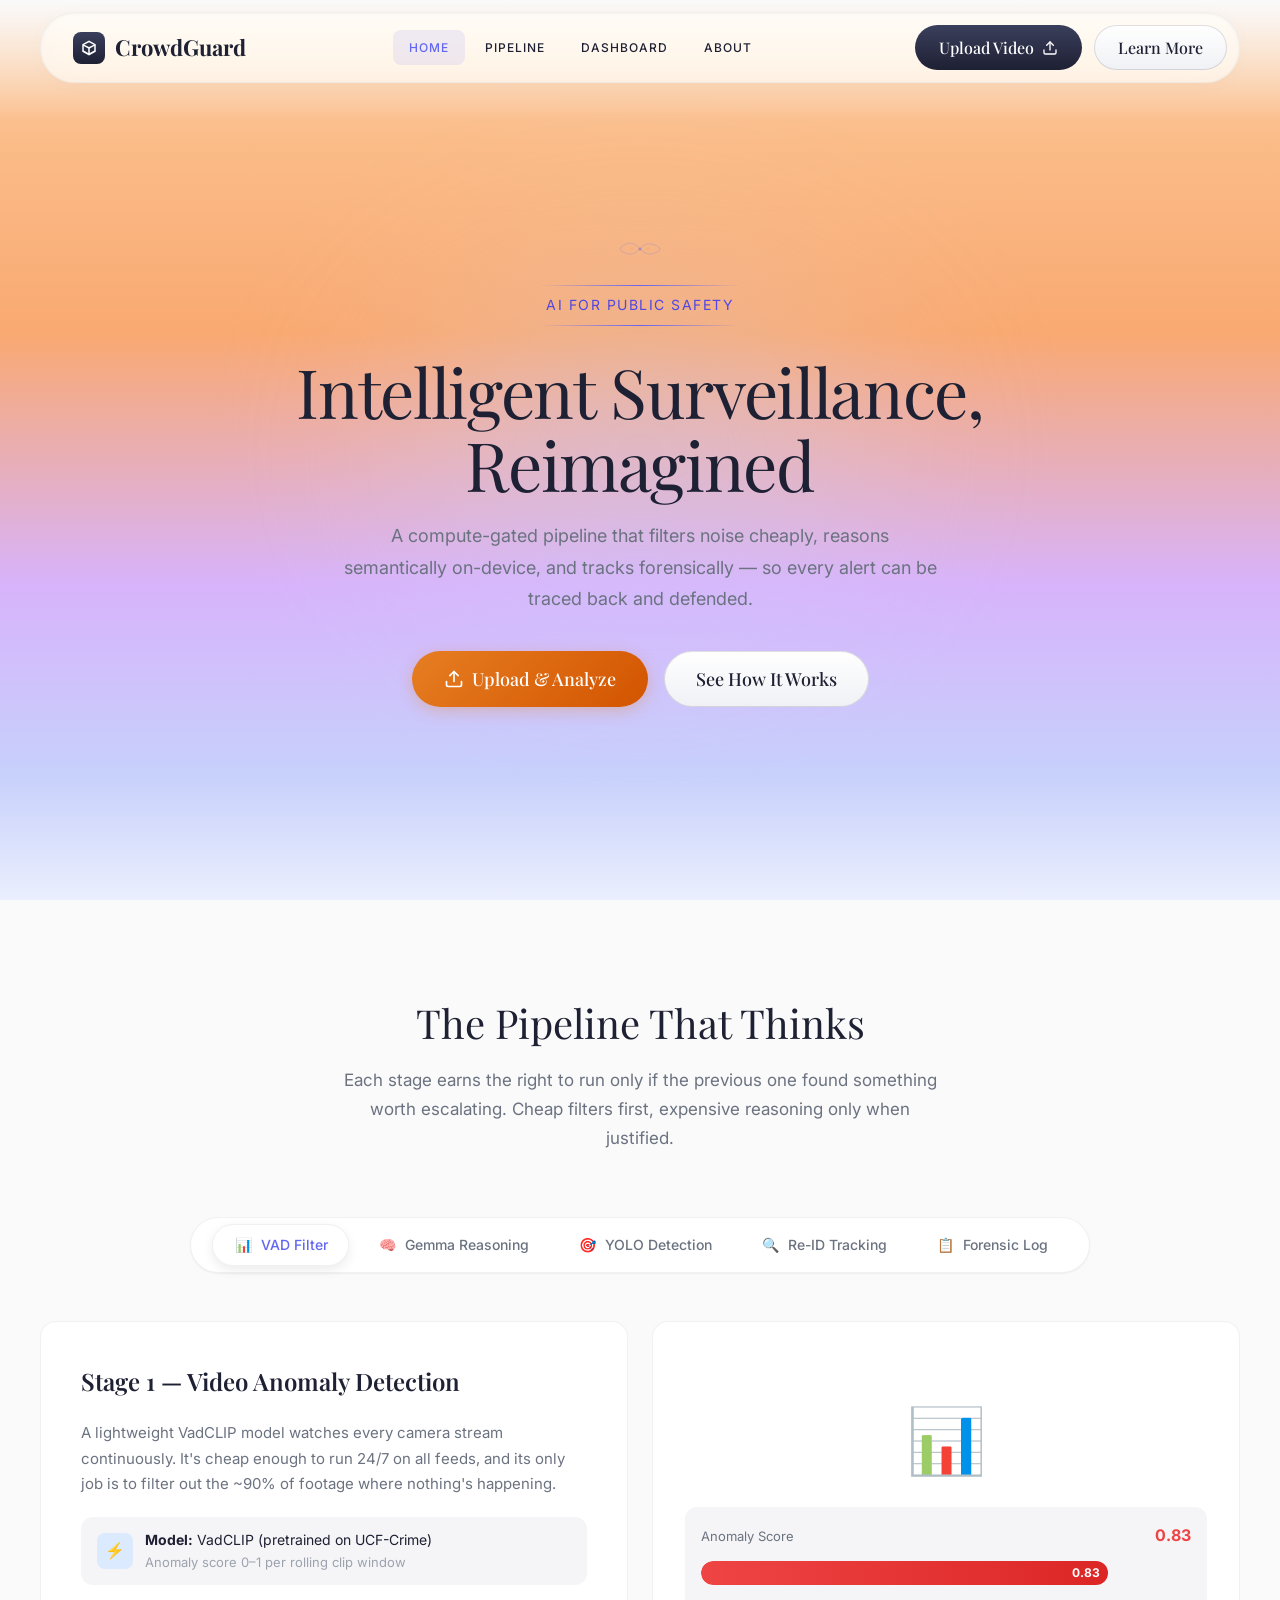
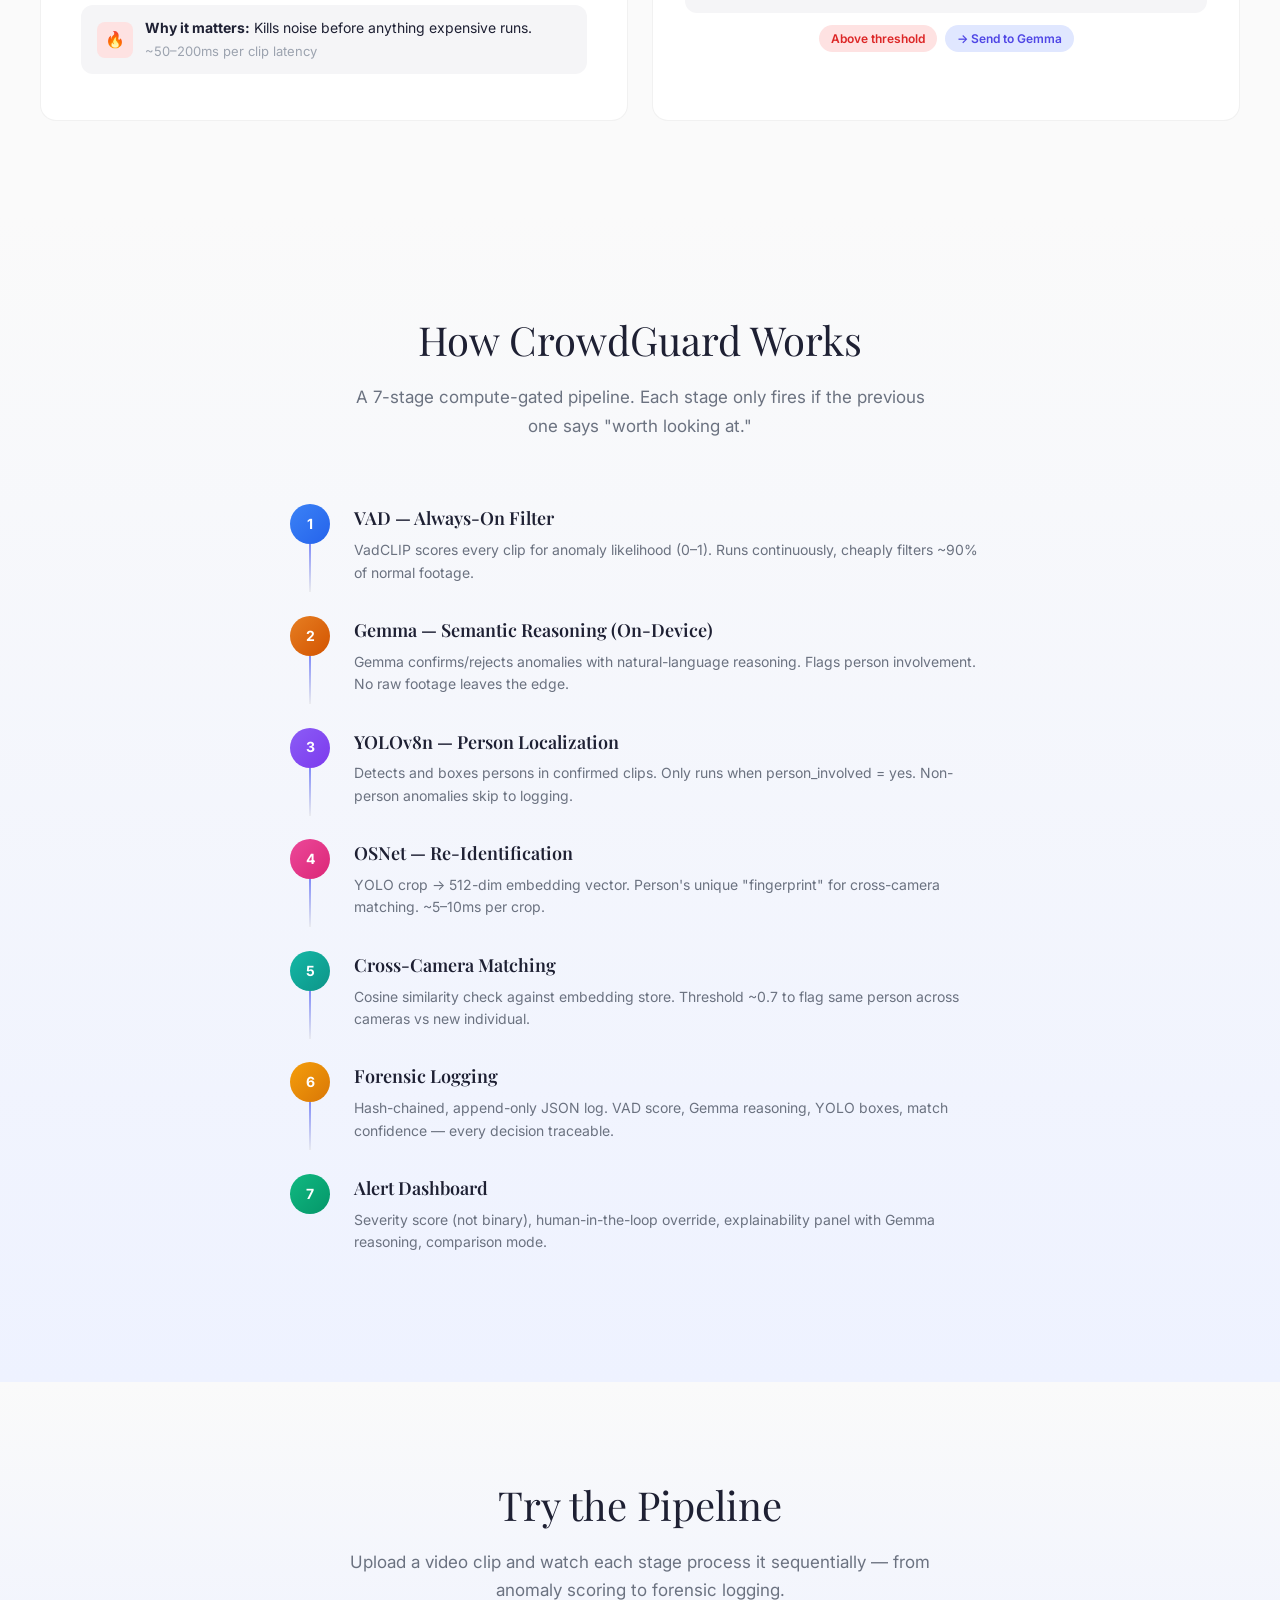
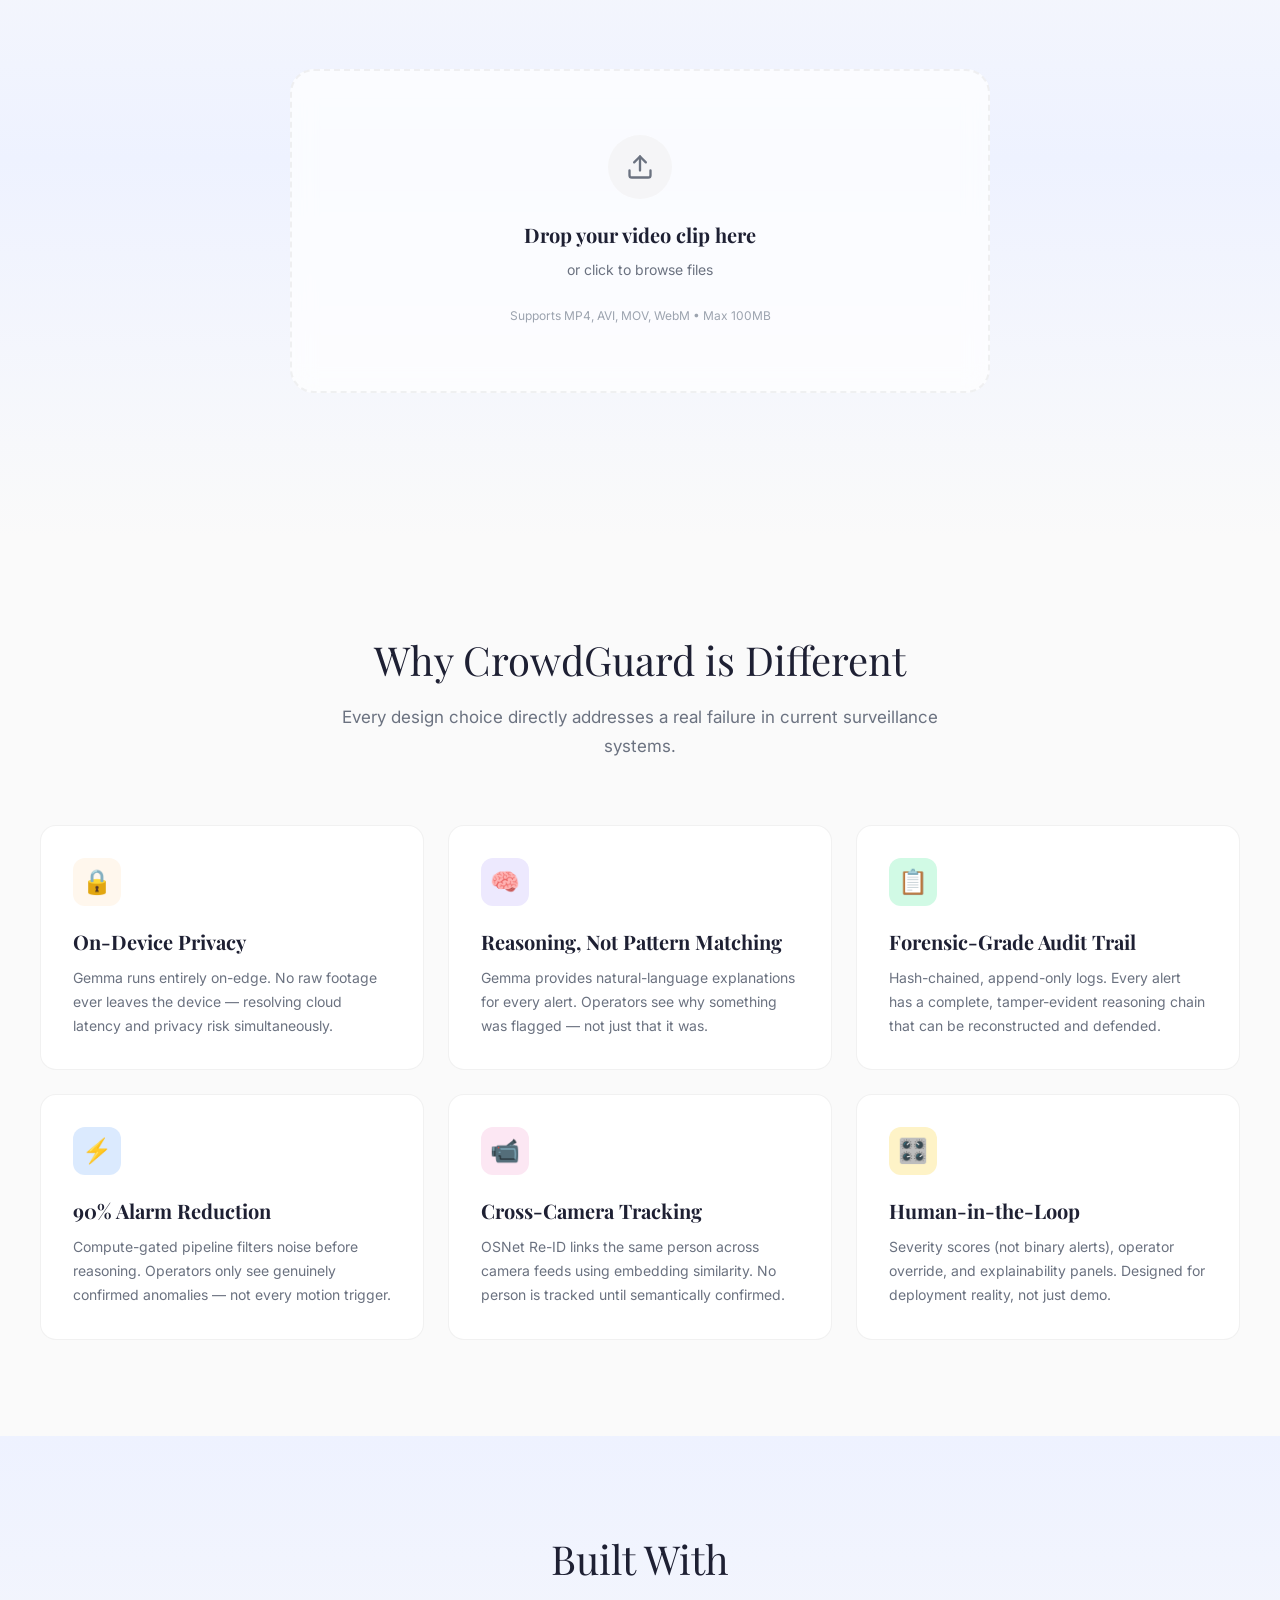
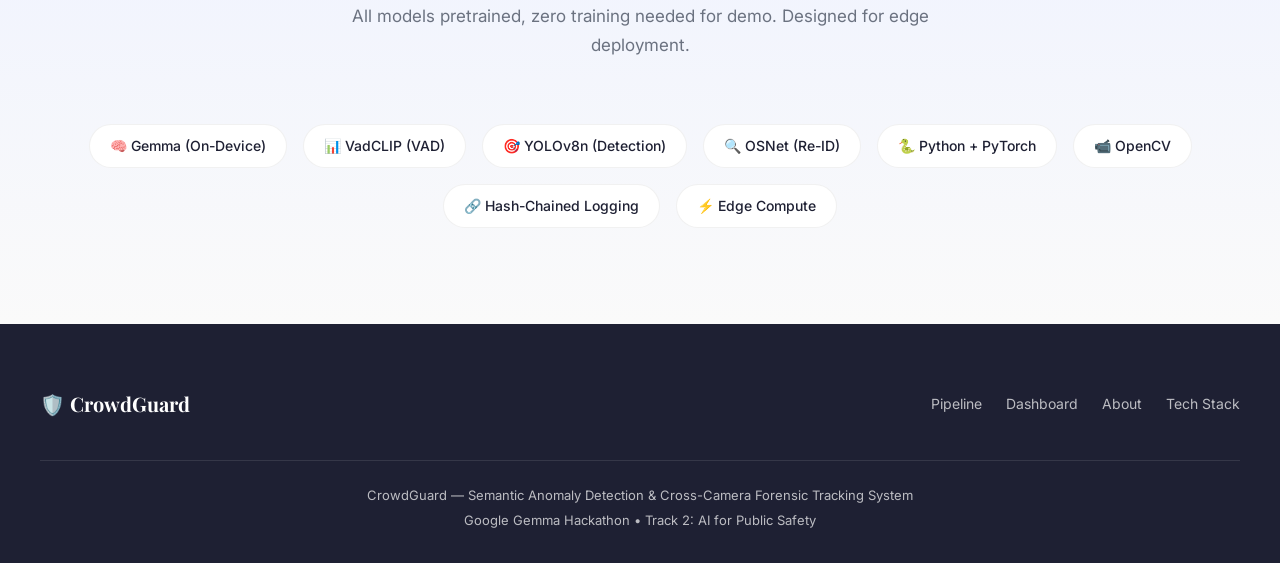
==== commit 6fcec718: "Make the dashboard show real pipeline output - Gemma output for the demo video was replaced with a h" ====
--- a/frontend/index.html
+++ b/frontend/index.html
@@ -133,11 +133,11 @@
         <!-- VAD -->
         <div class="feature-card active" id="tab-vad">
           <h3>Stage 1 — Video Anomaly Detection</h3>
-          <p>A lightweight CLIP-TSA model watches every camera stream continuously. It's cheap enough to run 24/7 on all feeds, and its only job is to filter out the ~90% of footage where nothing's happening.</p>
+          <p>A lightweight VadCLIP model watches every camera stream continuously. It's cheap enough to run 24/7 on all feeds, and its only job is to filter out the ~90% of footage where nothing's happening.</p>
           <div class="feature-detail">
             <div class="detail-icon" style="background: #DBEAFE; color: #2563EB;">⚡</div>
             <div>
-              <strong>Model:</strong> CLIP-TSA (pretrained on UCF-Crime)
+              <strong>Model:</strong> VadCLIP (pretrained on UCF-Crime)
               <br><span style="color: var(--color-text-tertiary); font-size: 13px;">Anomaly score 0–1 per rolling clip window</span>
             </div>
           </div>
@@ -337,7 +337,7 @@
           </div>
           <div class="pipeline-step-content">
             <h4>VAD — Always-On Filter</h4>
-            <p>CLIP-TSA scores every clip for anomaly likelihood (0–1). Runs continuously, cheaply filters ~90% of normal footage.</p>
+            <p>VadCLIP scores every clip for anomaly likelihood (0–1). Runs continuously, cheaply filters ~90% of normal footage.</p>
           </div>
         </div>
 
@@ -451,6 +451,11 @@
 
       <!-- Start Analysis Button -->
       <div class="start-analysis-wrapper" id="start-analysis-wrapper">
+        <label for="camera-id-input" style="display: inline-flex; align-items: center; gap: 8px; margin-bottom: 16px; font-size: 14px; color: var(--color-text-secondary);">
+          Camera ID
+          <input type="text" id="camera-id-input" value="CAM-01" maxlength="32" pattern="[A-Za-z0-9_-]+" title="Letters, digits, - and _ only. Use a different ID per camera to test cross-camera matching." style="padding: 6px 10px; border: 1px solid #D1D5DB; border-radius: 8px; font: inherit; width: 120px;">
+        </label>
+        <br>
         <button class="btn btn-accent btn-lg" id="start-analysis-btn">
           <svg width="20" height="20" viewBox="0 0 24 24" fill="none" stroke="currentColor" stroke-width="2" stroke-linecap="round" stroke-linejoin="round"><polygon points="5 3 19 12 5 21 5 3"/></svg>
           Start Pipeline Analysis
@@ -467,7 +472,7 @@
             <div class="stage-number" style="background: linear-gradient(135deg, #3B82F6, #2563EB);">1</div>
             <div class="stage-title-area">
               <h4>Video Anomaly Detection</h4>
-              <div class="stage-model">CLIP-TSA • Rolling clip window</div>
+              <div class="stage-model">VadCLIP • 16-frame snippets</div>
             </div>
             <div class="stage-status pending" id="stage-1-status">
               <div class="status-dot"></div>
@@ -485,7 +490,7 @@
             <div class="stage-number" style="background: linear-gradient(135deg, #E67E22, #D35400);">2</div>
             <div class="stage-title-area">
               <h4>Gemma Semantic Confirmation</h4>
-              <div class="stage-model">Gemma • On-device • Frame collage</div>
+              <div class="stage-model">Gemma • Kaggle VM via ngrok • 3×3 frame grid</div>
             </div>
             <div class="stage-status pending" id="stage-2-status">
               <div class="status-dot"></div>
@@ -600,49 +605,17 @@
           <div class="comparison-panel vad-only">
             <h4>❌ VAD-Only (Traditional)</h4>
             <p style="font-size: 14px; color: #991B1B; margin-bottom: 12px;">All flagged clips trigger alerts — high false-positive rate</p>
-            <div style="display: flex; flex-direction: column; gap: 8px;">
-              <div style="padding: 8px 12px; background: white; border-radius: 8px; font-size: 13px; display: flex; justify-content: space-between;">
-                <span>🔴 Alert: Movement detected</span>
-                <span style="color: var(--color-danger);">Score: 0.83</span>
-              </div>
-              <div style="padding: 8px 12px; background: white; border-radius: 8px; font-size: 13px; display: flex; justify-content: space-between;">
-                <span>🔴 Alert: Movement detected</span>
-                <span style="color: var(--color-danger);">Score: 0.65</span>
-              </div>
-              <div style="padding: 8px 12px; background: white; border-radius: 8px; font-size: 13px; display: flex; justify-content: space-between;">
-                <span>🔴 Alert: Activity detected</span>
-                <span style="color: var(--color-warning);">Score: 0.52</span>
-              </div>
-              <div style="padding: 8px 12px; background: white; border-radius: 8px; font-size: 13px; display: flex; justify-content: space-between;">
-                <span>🔴 Alert: Object detected</span>
-                <span style="color: var(--color-warning);">Score: 0.47</span>
-              </div>
-            </div>
-            <p style="font-size: 12px; color: #991B1B; margin-top: 12px; font-weight: 600;">4 alerts fired — operator overloaded</p>
+            <!-- Filled from this run's VAD events by showComparison() in app.js -->
+            <div id="comparison-vad-list" style="display: flex; flex-direction: column; gap: 8px;"></div>
+            <p id="comparison-vad-summary" style="font-size: 12px; color: #991B1B; margin-top: 12px; font-weight: 600;"></p>
           </div>
 
           <div class="comparison-panel full-pipeline">
             <h4>✅ CrowdGuard (Full Pipeline)</h4>
             <p style="font-size: 14px; color: #065F46; margin-bottom: 12px;">Gemma filters false positives — only real anomalies reach operator</p>
-            <div style="display: flex; flex-direction: column; gap: 8px;">
-              <div style="padding: 8px 12px; background: white; border-radius: 8px; font-size: 13px; display: flex; justify-content: space-between;">
-                <span>🟢 Confirmed: Suspicious behavior</span>
-                <span style="color: var(--color-success);">Severity: 0.76</span>
-              </div>
-              <div style="padding: 8px 12px; background: white; border-radius: 8px; font-size: 13px; display: flex; justify-content: space-between; opacity: 0.4;">
-                <span>⚪ Rejected by Gemma: Normal activity</span>
-                <span style="color: var(--color-text-tertiary);">Filtered</span>
-              </div>
-              <div style="padding: 8px 12px; background: white; border-radius: 8px; font-size: 13px; display: flex; justify-content: space-between; opacity: 0.4;">
-                <span>⚪ Below VAD threshold</span>
-                <span style="color: var(--color-text-tertiary);">Discarded</span>
-              </div>
-              <div style="padding: 8px 12px; background: white; border-radius: 8px; font-size: 13px; display: flex; justify-content: space-between; opacity: 0.4;">
-                <span>⚪ Below VAD threshold</span>
-                <span style="color: var(--color-text-tertiary);">Discarded</span>
-              </div>
-            </div>
-            <p style="font-size: 12px; color: #065F46; margin-top: 12px; font-weight: 600;">1 alert fired — 75% alarm reduction ✓</p>
+            <!-- Filled from this run's Gemma verdicts by showComparison() in app.js -->
+            <div id="comparison-full-list" style="display: flex; flex-direction: column; gap: 8px;"></div>
+            <p id="comparison-full-summary" style="font-size: 12px; color: #065F46; margin-top: 12px; font-weight: 600;"></p>
           </div>
         </div>
       </div>
@@ -709,7 +682,7 @@
 
       <div class="tech-grid">
         <div class="tech-badge">🧠 Gemma (On-Device)</div>
-        <div class="tech-badge">📊 CLIP-TSA (VAD)</div>
+        <div class="tech-badge">📊 VadCLIP (VAD)</div>
         <div class="tech-badge">🎯 YOLOv8n (Detection)</div>
         <div class="tech-badge">🔍 OSNet (Re-ID)</div>
         <div class="tech-badge">🐍 Python + PyTorch</div>
--- a/frontend/styles.css
+++ b/frontend/styles.css
@@ -905,6 +905,11 @@
   color: var(--color-danger);
 }
 
+.stage-status.skipped {
+  color: var(--color-text-tertiary);
+  opacity: 0.6;
+}
+
 .stage-status .status-dot {
   width: 8px;
   height: 8px;
@@ -923,7 +928,8 @@
 }
 
 .stage-card.active .stage-body,
-.stage-card.completed .stage-body {
+.stage-card.completed .stage-body,
+.stage-card.skipped .stage-body {
   display: block;
   animation: fadeSlideUp 0.4s var(--ease-out);
 }
